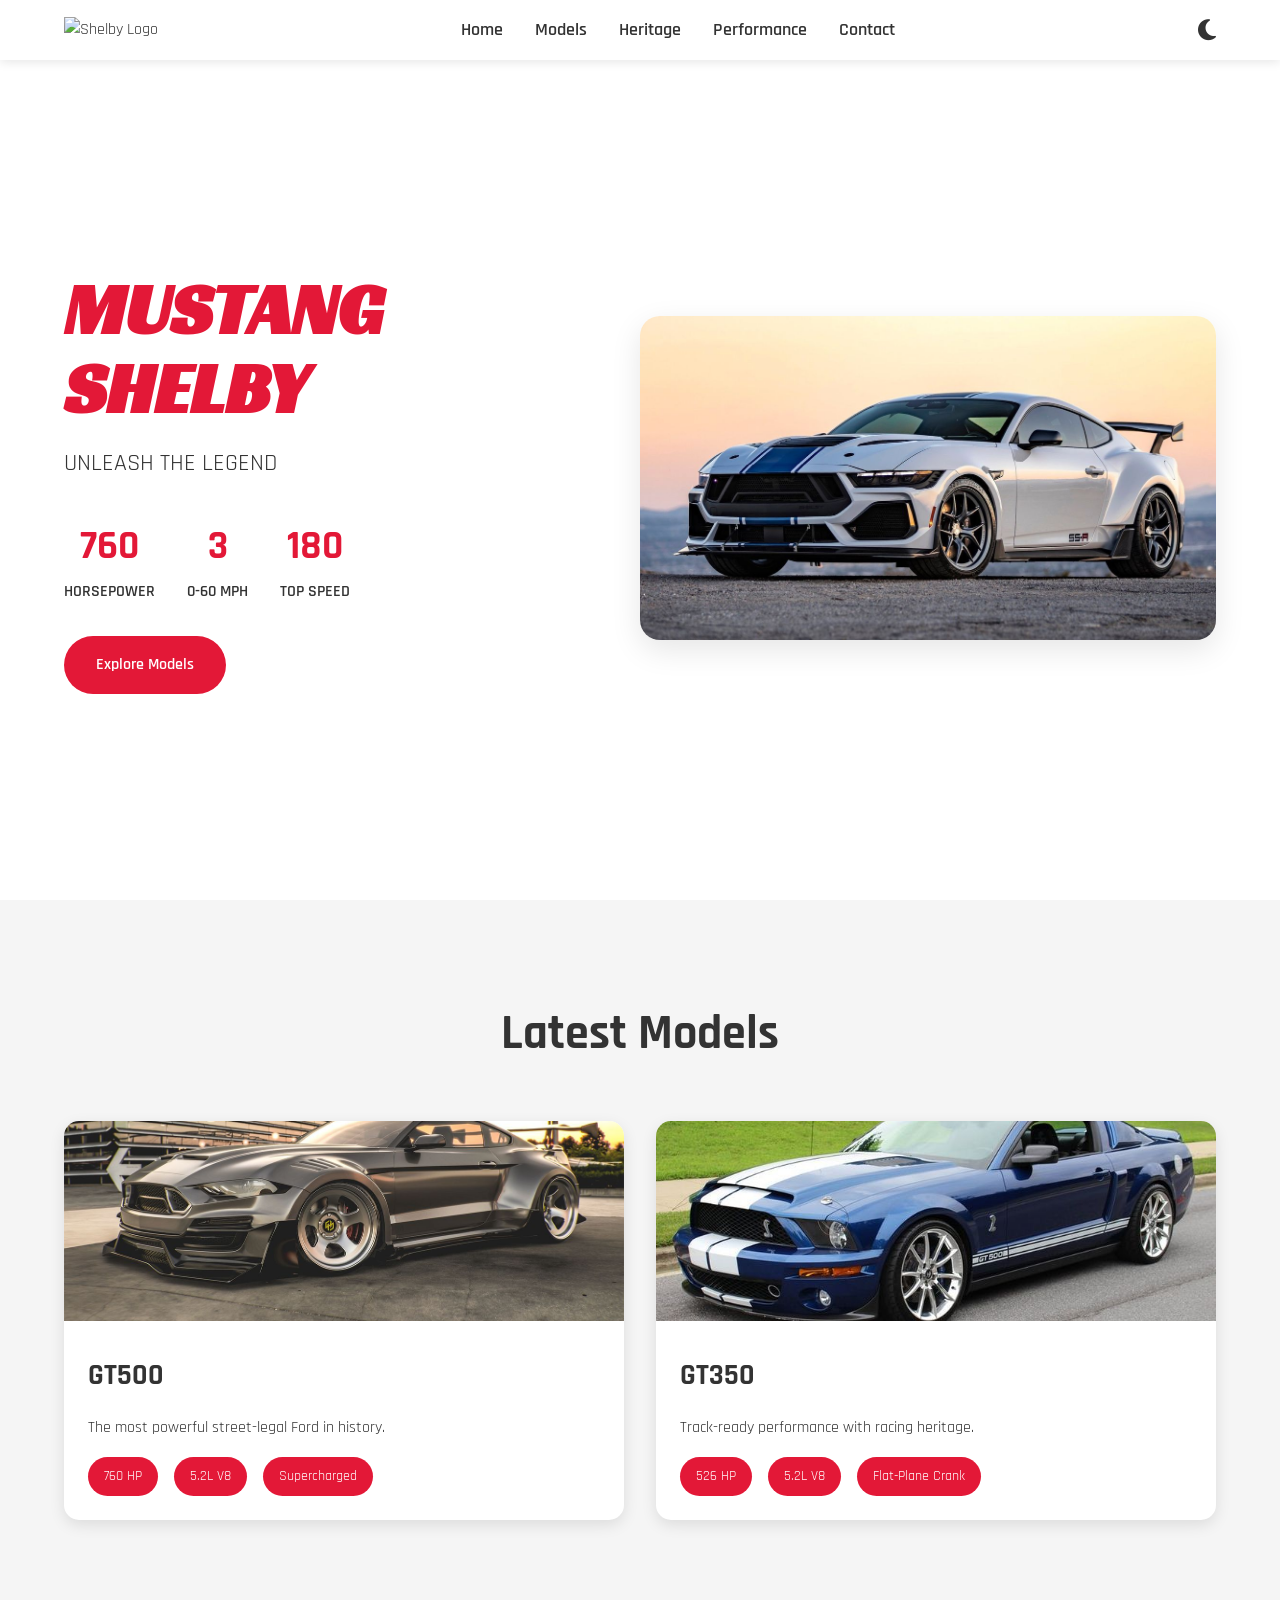
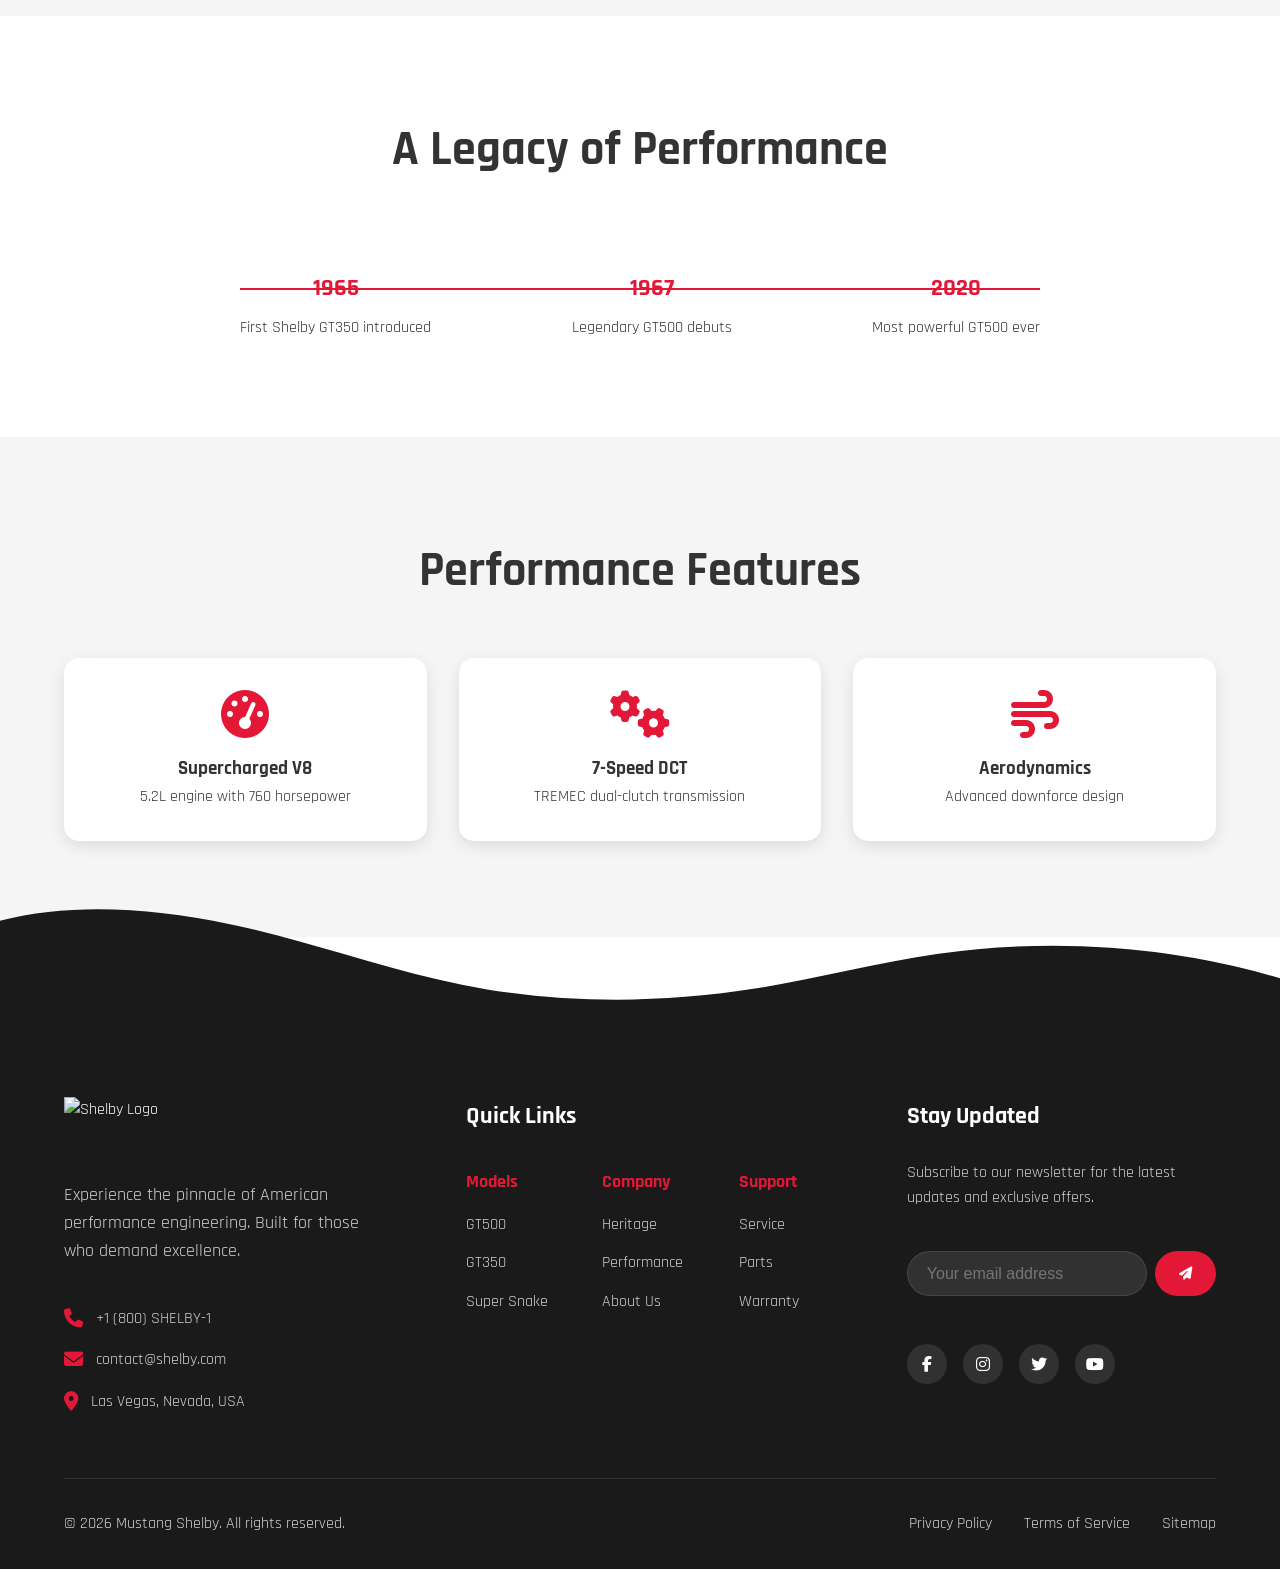
==== index.html @ 8b5fd00a "Add files via upload" ====
<!DOCTYPE html>
<html lang="en">
<head>
    <meta charset="UTF-8">
    <meta name="viewport" content="width=device-width, initial-scale=1.0">
    <title>Mustang Shelby - Legendary Performance</title>
    <link rel="stylesheet" href="https://cdnjs.cloudflare.com/ajax/libs/font-awesome/6.4.0/css/all.min.css">
    <link href="https://fonts.googleapis.com/css2?family=Rajdhani:wght@400;500;600;700&family=Racing+Sans+One&display=swap" rel="stylesheet">
    <link rel="stylesheet" href="index.css">
</head>
<body>
    <nav class="navbar">
        <div class="nav-logo">
            <img src="https://www.freepnglogos.com/uploads/shelby-png-logo/mustang-shelby-png-logo-2.png" alt="Shelby Logo">
        </div>

        <!-- Mobile hamburger -->
        <button id="navToggle" class="nav-toggle" aria-expanded="false" aria-label="Open navigation">
            <span class="bar"></span>
            <span class="bar"></span>
            <span class="bar"></span>
        </button>

        <div class="nav-links" id="navMenu">
            <a href="#home">Home</a>
            <a href="#models">Models</a>
            <a href="#heritage">Heritage</a>
            <a href="#performance">Performance</a>
            <a href="#contact">Contact</a>
        </div>

        <button id="themeToggle" class="theme-toggle" aria-pressed="false" title="Toggle dark/light">
            <i class="fas fa-sun light-icon"></i>
            <i class="fas fa-moon dark-icon"></i>
        </button>
    </nav>

    <section id="home" class="hero">
        <div class="hero-content">
            <h1 class="animated-text">MUSTANG SHELBY</h1>
            <p class="subtitle">UNLEASH THE LEGEND</p>
            <div class="hero-stats">
                <div class="stat">
                    <span class="number">760</span>
                    <span class="label">HORSEPOWER</span>
                </div>
                <div class="stat">
                    <span class="number">3.3</span>
                    <span class="label">0-60 MPH</span>
                </div>
                <div class="stat">
                    <span class="number">180+</span>
                    <span class="label">TOP SPEED</span>
                </div>
            </div>
            <a href="#models" class="cta-button">Explore Models</a>
        </div>
        <div class="hero-image">
            <img src="img/Shelby Custom Builds 1.jpg">
        </div>
    </section>

    <section id="models" class="models">
        <h2>Latest Models</h2>
        <div class="model-grid">
            <div class="model-card">
                <img src="img/Shelby Custom Builds 2.jpg" alt="GT500">
                <div class="model-info">
                    <h3>GT500</h3>
                    <p>The most powerful street-legal Ford in history.</p>
                    <ul class="specs">
                        <li>760 HP</li>
                        <li>5.2L V8</li>
                        <li>Supercharged</li>
                    </ul>
                </div>
            </div>
            <div class="model-card">
                <img src="img/Shelby GT500 3.jpg" alt="GT350">
                <div class="model-info">
                    <h3>GT350</h3>
                    <p>Track-ready performance with racing heritage.</p>
                    <ul class="specs">
                        <li>526 HP</li>
                        <li>5.2L V8</li>
                        <li>Flat-Plane Crank</li>
                    </ul>
                </div>
            </div>
        </div>
    </section>

    <section id="heritage" class="heritage">
        <div class="heritage-content">
            <h2>A Legacy of Performance</h2>
            <div class="timeline">
                <div class="timeline-item">
                    <span class="year">1965</span>
                    <p>First Shelby GT350 introduced</p>
                </div>
                <div class="timeline-item">
                    <span class="year">1967</span>
                    <p>Legendary GT500 debuts</p>
                </div>
                <div class="timeline-item">
                    <span class="year">2020</span>
                    <p>Most powerful GT500 ever</p>
                </div>
            </div>
        </div>
    </section>

    <section id="performance" class="performance">
        <h2>Performance Features</h2>
        <div class="features-grid">
            <div class="feature">
                <i class="fas fa-tachometer-alt"></i>
                <h3>Supercharged V8</h3>
                <p>5.2L engine with 760 horsepower</p>
            </div>
            <div class="feature">
                <i class="fas fa-cogs"></i>
                <h3>7-Speed DCT</h3>
                <p>TREMEC dual-clutch transmission</p>
            </div>
            <div class="feature">
                <i class="fas fa-wind"></i>
                <h3>Aerodynamics</h3>
                <p>Advanced downforce design</p>
            </div>
        </div>
    </section>

    <footer id="contact" class="site-footer">
        <div class="footer-waves">
            <svg data-name="Layer 1" xmlns="http://www.w3.org/2000/svg" viewBox="0 0 1200 120" preserveAspectRatio="none">
                <path d="M321.39,56.44c58-10.79,114.16-30.13,172-41.86,82.39-16.72,168.19-17.73,250.45-.39C823.78,31,906.67,72,985.66,92.83c70.05,18.48,146.53,26.09,214.34,3V0H0V27.35A600.21,600.21,0,0,0,321.39,56.44Z"></path>
            </svg>
        </div>
        <div class="footer-content">
            <div class="footer-section brand-section">
                <img src="https://www.freepnglogos.com/uploads/shelby-png-logo/mustang-shelby-png-logo-2.png" alt="Shelby Logo" class="footer-logo">
                <p class="brand-description">Experience the pinnacle of American performance engineering. Built for those who demand excellence.</p>
                <div class="contact-info">
                    <div class="contact-item">
                        <i class="fas fa-phone"></i>
                        <span>+1 (800) SHELBY-1</span>
                    </div>
                    <div class="contact-item">
                        <i class="fas fa-envelope"></i>
                        <span>contact@shelby.com</span>
                    </div>
                    <div class="contact-item">
                        <i class="fas fa-map-marker-alt"></i>
                        <span>Las Vegas, Nevada, USA</span>
                    </div>
                </div>
            </div>
            
            <div class="footer-section quick-links">
                <h4>Quick Links</h4>
                <div class="links-grid">
                    <div class="links-column">
                        <h5>Models</h5>
                        <a href="#models">GT500</a>
                        <a href="#models">GT350</a>
                        <a href="#models">Super Snake</a>
                    </div>
                    <div class="links-column">
                        <h5>Company</h5>
                        <a href="#heritage">Heritage</a>
                        <a href="#performance">Performance</a>
                        <a href="#about">About Us</a>
                    </div>
                    <div class="links-column">
                        <h5>Support</h5>
                        <a href="#service">Service</a>
                        <a href="#parts">Parts</a>
                        <a href="#warranty">Warranty</a>
                    </div>
                </div>
            </div>

            <div class="footer-section newsletter">
                <h4>Stay Updated</h4>
                <p>Subscribe to our newsletter for the latest updates and exclusive offers.</p>
                <form class="newsletter-form">
                    <div class="input-group">
                        <input type="email" placeholder="Your email address" required>
                        <button type="submit">
                            <i class="fas fa-paper-plane"></i>
                        </button>
                    </div>
                </form>
                <div class="social-icons">
                    <a href="#" class="social-icon" title="Facebook">
                        <i class="fab fa-facebook-f"></i>
                    </a>
                    <a href="#" class="social-icon" title="Instagram">
                        <i class="fab fa-instagram"></i>
                    </a>
                    <a href="#" class="social-icon" title="Twitter">
                        <i class="fab fa-twitter"></i>
                    </a>
                    <a href="#" class="social-icon" title="YouTube">
                        <i class="fab fa-youtube"></i>
                    </a>
                </div>
            </div>
        </div>
        
        <div class="footer-bottom">
            <div class="footer-bottom-content">
                <p class="copyright">&copy; <span id="year">2025</span> Mustang Shelby. All rights reserved.</p>
                <div class="footer-bottom-links">
                    <a href="#privacy">Privacy Policy</a>
                    <a href="#terms">Terms of Service</a>
                    <a href="#sitemap">Sitemap</a>
                </div>
            </div>
        </div>
    </footer>

    <script src="index.js"></script>
</body>
</html>
---- index.css ----
:root {
    /* Light Theme Colors */
    --primary: #e31837;
    --secondary: #1a1a1a;
    --text: #333333;
    --background: #ffffff;
    --surface: #f5f5f5;
    --accent: #ffd700;
    --navbar: rgba(255, 255, 255, 0.95);
    --shadow: rgba(0, 0, 0, 0.1);
    
    /* Dark Theme Colors */
    --dark-primary: #ff1f1f;
    --dark-secondary: #ffffff;
    --dark-text: #ffffff;
    --dark-background: #121212;
    --dark-surface: #1e1e1e;
    --dark-accent: #ffd700;
    --dark-navbar: rgba(18, 18, 18, 0.95);
    --dark-shadow: rgba(255, 255, 255, 0.1);
}

* {
    margin: 0;
    padding: 0;
    box-sizing: border-box;
    scroll-behavior: smooth;
}

body {
    font-family: 'Rajdhani', sans-serif;
    background-color: var(--background);
    color: var(--text);
    line-height: 1.6;
    transition: background-color 0.3s, color 0.3s;
}

.dark-theme {
    --primary: var(--dark-primary);
    --secondary: var(--dark-secondary);
    --text: var(--dark-text);
    --background: var(--dark-background);
    --surface: var(--dark-surface);
    --navbar: var(--dark-navbar);
    --shadow: var(--dark-shadow);
}

/* Navbar Styles */
.navbar {
    position: fixed;
    top: 0;
    left: 0;
    right: 0;
    display: flex;
    justify-content: space-between;
    align-items: center;
    padding: 1rem 5%;
    background: var(--navbar);
    backdrop-filter: blur(10px);
    z-index: 1000;
    box-shadow: 0 2px 10px var(--shadow);
}

.nav-logo img {
    height: 40px;
}

/* Desktop nav links */
.nav-links {
    display: flex;
    gap: 2rem;
    align-items: center;
}

/* Mobile hamburger button (hidden on desktop) */
.nav-toggle {
    display: none;
    background: none;
    border: none;
    width: 42px;
    height: 42px;
    align-items: center;
    justify-content: center;
    cursor: pointer;
    margin-left: 1rem;
}

.nav-toggle .bar {
    display: block;
    width: 22px;
    height: 2px;
    background: var(--text);
    margin: 4px 0;
    transition: transform 0.3s, opacity 0.3s;
}

/* Mobile menu open state */
.nav-links.open {
    display: flex;
    position: fixed;
    top: 68px;
    right: 12px;
    flex-direction: column;
    gap: 12px;
    background: rgba(0,0,0,0.85);
    padding: 1rem 1.25rem;
    border-radius: 10px;
    z-index: 1200;
    box-shadow: 0 8px 24px rgba(0,0,0,0.4);
}

.nav-links.open a {
    color: #fff;
    padding: 8px 12px;
}

.nav-links a {
    color: var(--text);
    text-decoration: none;
    font-weight: 600;
    font-size: 1.1rem;
    transition: color 0.3s;
}

.nav-links a:hover {
    color: var(--primary);
}

/* Theme Toggle */
.theme-toggle {
    background: none;
    border: none;
    color: var(--text);
    font-size: 1.5rem;
    cursor: pointer;
    transition: transform 0.3s;
}

.theme-toggle:hover {
    transform: rotate(180deg);
}

/* Hero Section */
.hero {
    min-height: 100vh;
    display: flex;
    align-items: center;
    padding: 6rem 5% 2rem;
    position: relative;
    overflow: hidden;
}

.hero-content {
    flex: 1;
    z-index: 1;
}

.animated-text {
    font-family: 'Racing Sans One', cursive;
    font-size: 4.5rem;
    color: var(--primary);
    margin-bottom: 1rem;
    line-height: 1.1;
    animation: slideIn 1s ease-out;
}

.subtitle {
    font-size: 1.5rem;
    margin-bottom: 2rem;
    color: var(--text);
    animation: fadeIn 1s ease-out 0.5s both;
}

.hero-stats {
    display: flex;
    gap: 2rem;
    margin-bottom: 2rem;
    animation: fadeIn 1s ease-out 1s both;
}

.stat {
    text-align: center;
}

.number {
    font-size: 2.5rem;
    font-weight: 700;
    color: var(--primary);
    display: block;
}

.label {
    font-size: 1rem;
    color: var(--text);
    font-weight: 600;
}

.hero-image {
    flex: 1;
    position: relative;
    animation: slideInRight 1s ease-out;
}

.hero-image img {
    width: 100%;
    max-width: 800px;
    object-fit: cover;
    border-radius: 20px;
    box-shadow: 0 10px 30px var(--shadow);
}

/* Models Section */
.models {
    padding: 6rem 5%;
    background: var(--surface);
}

.models h2 {
    text-align: center;
    font-size: 3rem;
    margin-bottom: 3rem;
    color: var(--text);
}

.model-grid {
    display: grid;
    grid-template-columns: repeat(auto-fit, minmax(300px, 1fr));
    gap: 2rem;
}

.model-card {
    background: var(--background);
    border-radius: 15px;
    overflow: hidden;
    box-shadow: 0 5px 15px var(--shadow);
    transition: transform 0.3s;
}

.model-card:hover {
    transform: translateY(-10px);
}

.model-card img {
    width: 100%;
    height: 200px;
    object-fit: cover;
}

.model-info {
    padding: 1.5rem;
}

.model-info h3 {
    font-size: 1.8rem;
    margin-bottom: 1rem;
    color: var(--text);
}

.specs {
    list-style: none;
    display: flex;
    gap: 1rem;
    margin-top: 1rem;
}

.specs li {
    background: var(--primary);
    color: white;
    padding: 0.5rem 1rem;
    border-radius: 20px;
    font-size: 0.9rem;
}

/* Heritage Section */
.heritage {
    padding: 6rem 5%;
    background: var(--background);
}

.heritage h2 {
    text-align: center;
    font-size: 3rem;
    margin-bottom: 3rem;
    color: var(--text);
}

.timeline {
    display: flex;
    justify-content: space-between;
    position: relative;
    max-width: 800px;
    margin: 0 auto;
}

.timeline::before {
    content: '';
    position: absolute;
    top: 50%;
    left: 0;
    right: 0;
    height: 2px;
    background: var(--primary);
    transform: translateY(-50%);
}

.timeline-item {
    text-align: center;
    position: relative;
    padding-top: 2rem;
}

.year {
    font-size: 1.5rem;
    font-weight: 700;
    color: var(--primary);
    display: block;
    margin-bottom: 0.5rem;
}

/* Performance Section */
.performance {
    padding: 6rem 5%;
    background: var(--surface);
}

.performance h2 {
    text-align: center;
    font-size: 3rem;
    margin-bottom: 3rem;
    color: var(--text);
}

.features-grid {
    display: grid;
    grid-template-columns: repeat(auto-fit, minmax(250px, 1fr));
    gap: 2rem;
}

.feature {
    text-align: center;
    padding: 2rem;
    background: var(--background);
    border-radius: 15px;
    box-shadow: 0 5px 15px var(--shadow);
    transition: transform 0.3s;
}

.feature:hover {
    transform: translateY(-5px);
}

.feature i {
    font-size: 3rem;
    color: var(--primary);
    margin-bottom: 1rem;
}

/* Footer */
.site-footer {
    background: var(--secondary);
    color: white;
    position: relative;
    padding: 6rem 5% 2rem;
    margin-top: 4rem;
}

.footer-waves {
    position: absolute;
    top: -100px;
    left: 0;
    width: 100%;
    overflow: hidden;
    line-height: 0;
    transform: rotate(180deg);
}

.footer-waves svg {
    position: relative;
    display: block;
    width: calc(100% + 1.3px);
    height: 100px;
    fill: var(--secondary);
}

.footer-content {
    display: grid;
    grid-template-columns: 1.5fr 2fr 1.5fr;
    gap: 4rem;
    position: relative;
    z-index: 1;
}

/* Brand Section */
.brand-section {
    display: flex;
    flex-direction: column;
    gap: 1.5rem;
}

.footer-logo {
    height: 60px;
    object-fit: contain;
}

.brand-description {
    font-size: 1.1rem;
    line-height: 1.6;
    color: rgba(255, 255, 255, 0.8);
}

.contact-info {
    display: flex;
    flex-direction: column;
    gap: 1rem;
    margin-top: 1rem;
}

.contact-item {
    display: flex;
    align-items: center;
    gap: 0.8rem;
    color: rgba(255, 255, 255, 0.8);
}

.contact-item i {
    color: var(--primary);
    font-size: 1.2rem;
}

/* Quick Links Section */
.quick-links {
    padding-left: 2rem;
}

.quick-links h4 {
    font-size: 1.5rem;
    margin-bottom: 2rem;
    color: white;
}

.links-grid {
    display: grid;
    grid-template-columns: repeat(3, 1fr);
    gap: 2rem;
}

.links-column h5 {
    color: var(--primary);
    margin-bottom: 1rem;
    font-size: 1.1rem;
}

.links-column a {
    display: block;
    color: rgba(255, 255, 255, 0.8);
    text-decoration: none;
    margin-bottom: 0.8rem;
    transition: all 0.3s ease;
}

.links-column a:hover {
    color: var(--primary);
    transform: translateX(5px);
}

/* Newsletter Section */
.newsletter {
    display: flex;
    flex-direction: column;
    gap: 1.5rem;
}

.newsletter h4 {
    font-size: 1.5rem;
    color: white;
}

.newsletter p {
    color: rgba(255, 255, 255, 0.8);
    line-height: 1.6;
}

.newsletter-form .input-group {
    display: flex;
    gap: 0.5rem;
    margin-top: 1rem;
}

.newsletter-form input {
    flex: 1;
    padding: 0.8rem 1.2rem;
    border: 1px solid rgba(255, 255, 255, 0.1);
    border-radius: 30px;
    background: rgba(255, 255, 255, 0.1);
    color: white;
    font-size: 1rem;
}

.newsletter-form input:focus {
    outline: none;
    border-color: var(--primary);
}

.newsletter-form button {
    background: var(--primary);
    color: white;
    border: none;
    padding: 0.8rem 1.5rem;
    border-radius: 30px;
    cursor: pointer;
    transition: all 0.3s ease;
}

.newsletter-form button:hover {
    background: var(--accent);
    transform: translateY(-2px);
}

/* Social Icons */
.social-icons {
    display: flex;
    gap: 1rem;
    margin-top: 1.5rem;
}

.social-icon {
    display: flex;
    align-items: center;
    justify-content: center;
    width: 40px;
    height: 40px;
    border-radius: 50%;
    background: rgba(255, 255, 255, 0.1);
    color: white;
    text-decoration: none;
    transition: all 0.3s ease;
}

.social-icon:hover {
    background: var(--primary);
    transform: translateY(-3px);
}

/* Footer Bottom */
.footer-bottom {
    margin-top: 4rem;
    padding-top: 2rem;
    border-top: 1px solid rgba(255, 255, 255, 0.1);
}

.footer-bottom-content {
    display: flex;
    justify-content: space-between;
    align-items: center;
    flex-wrap: wrap;
    gap: 1rem;
}

.copyright {
    color: rgba(255, 255, 255, 0.8);
}

.footer-bottom-links {
    display: flex;
    gap: 2rem;
}

.footer-bottom-links a {
    color: rgba(255, 255, 255, 0.8);
    text-decoration: none;
    transition: color 0.3s ease;
}

.footer-bottom-links a:hover {
    color: var(--primary);
}

/* Responsive Footer */
@media (max-width: 1200px) {
    .footer-content {
        grid-template-columns: 1fr 1fr;
    }
    
    .quick-links {
        padding-left: 0;
    }
}

@media (max-width: 768px) {
    .footer-content {
        grid-template-columns: 1fr;
        gap: 3rem;
    }
    
    .links-grid {
        grid-template-columns: repeat(2, 1fr);
    }
    
    .footer-bottom-content {
        flex-direction: column;
        text-align: center;
    }
    
    .footer-bottom-links {
        justify-content: center;
    }
}

/* Animations */
@keyframes slideIn {
    from {
        transform: translateX(-100px);
        opacity: 0;
    }
    to {
        transform: translateX(0);
        opacity: 1;
    }
}

@keyframes slideInRight {
    from {
        transform: translateX(100px);
        opacity: 0;
    }
    to {
        transform: translateX(0);
        opacity: 1;
    }
}

@keyframes fadeIn {
    from {
        opacity: 0;
    }
    to {
        opacity: 1;
    }
}

/* Responsive Design */
@media (max-width: 768px) {
    .navbar {
        padding: 1rem;
    }
    
    /* show hamburger on mobile */
    .nav-toggle {
        display: flex;
        align-items: center;
        justify-content: center;
    }
    
    /* hide desktop links until opened */
    .nav-links {
        display: none;
    }
    
    .hero {
        flex-direction: column;
        text-align: center;
        padding-top: 5rem;
    }
    
    .hero-stats {
        justify-content: center;
    }
    
    .animated-text {
        font-size: 3rem;
    }
    
    .timeline {
        flex-direction: column;
        gap: 2rem;
    }
    
    .timeline::before {
        display: none;
    }

    /* Make images and cards adapt nicely */
    .hero-image img, .model-card img {
        height: auto;
        max-height: 320px;
    }

    .nav-links.open {
        right: 10px;
        left: auto;
        top: 64px;
    }
}

/* CTA Button */
.cta-button {
    display: inline-block;
    background: var(--primary);
    color: white;
    padding: 1rem 2rem;
    border-radius: 30px;
    text-decoration: none;
    font-weight: 600;
    transition: transform 0.3s, background 0.3s;
    animation: fadeIn 1s ease-out 1.5s both;
}

.cta-button:hover {
    transform: scale(1.05);
    background: var(--accent);
}
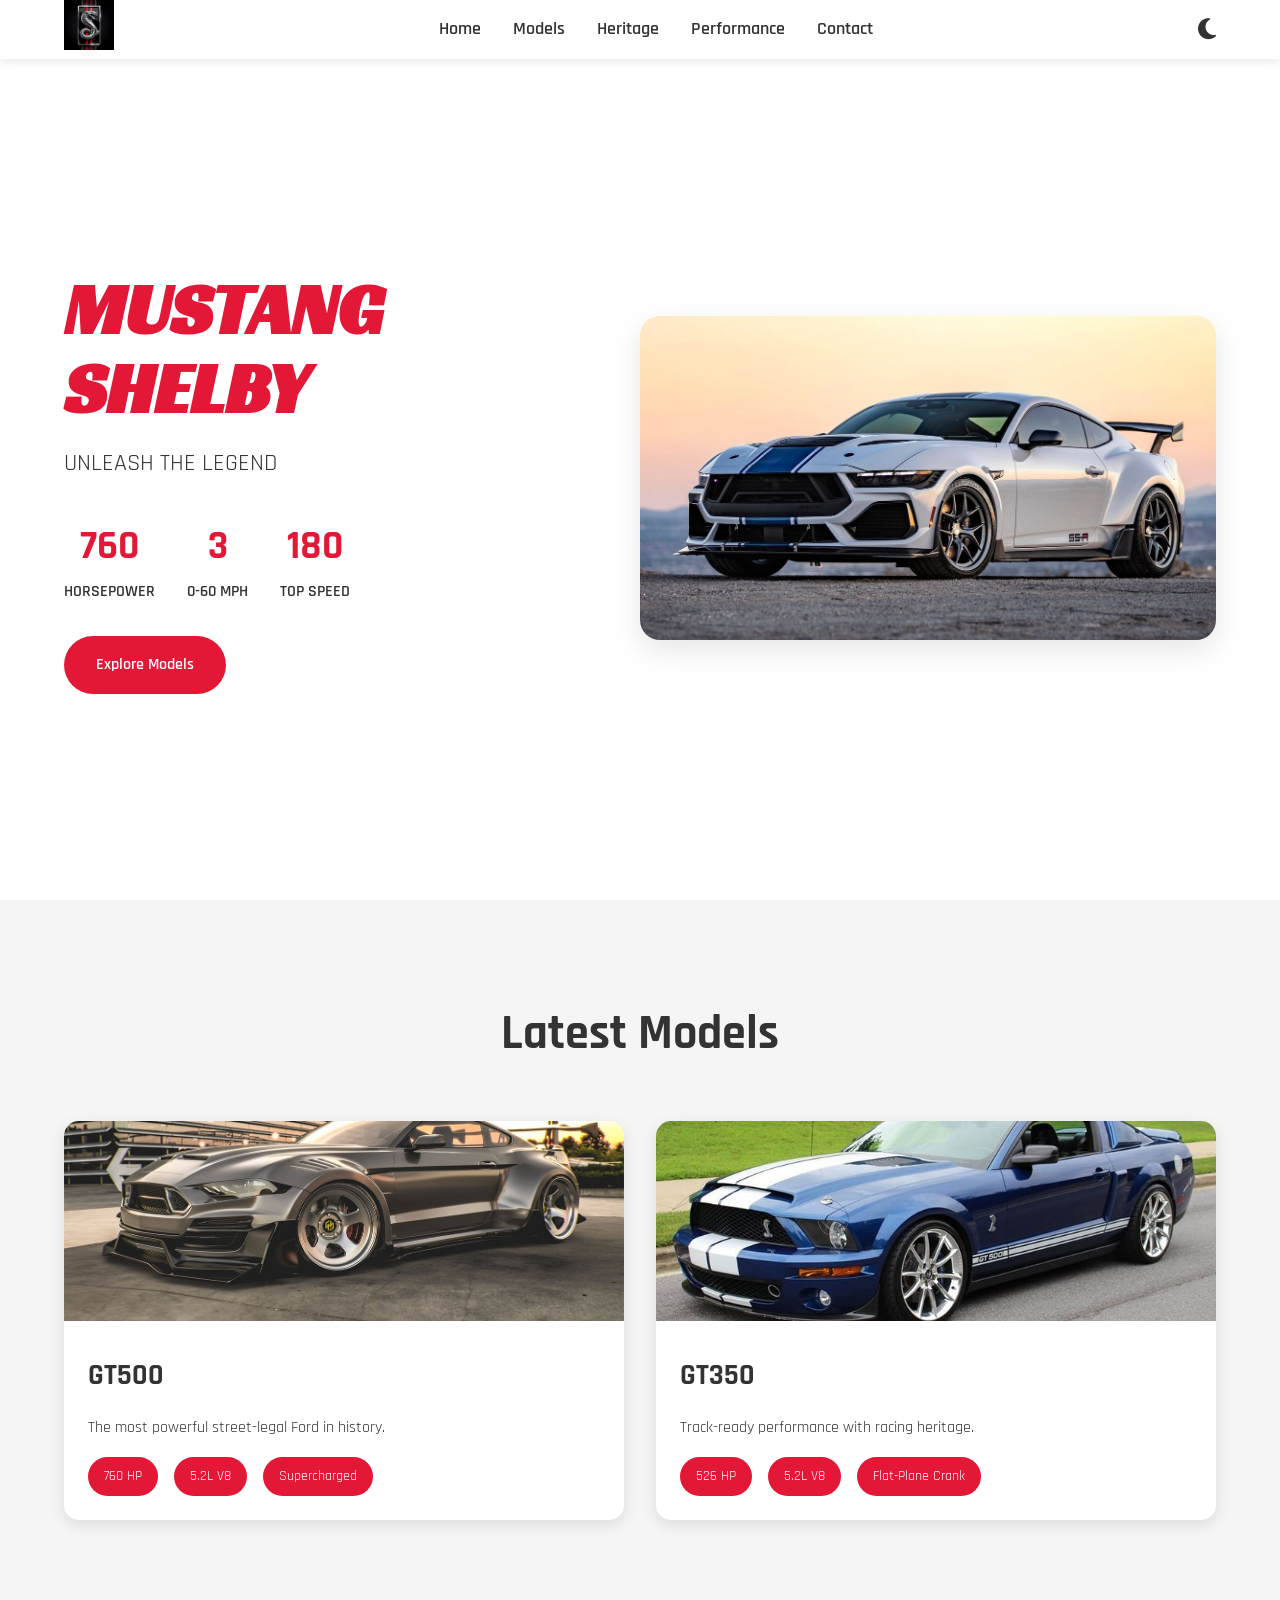
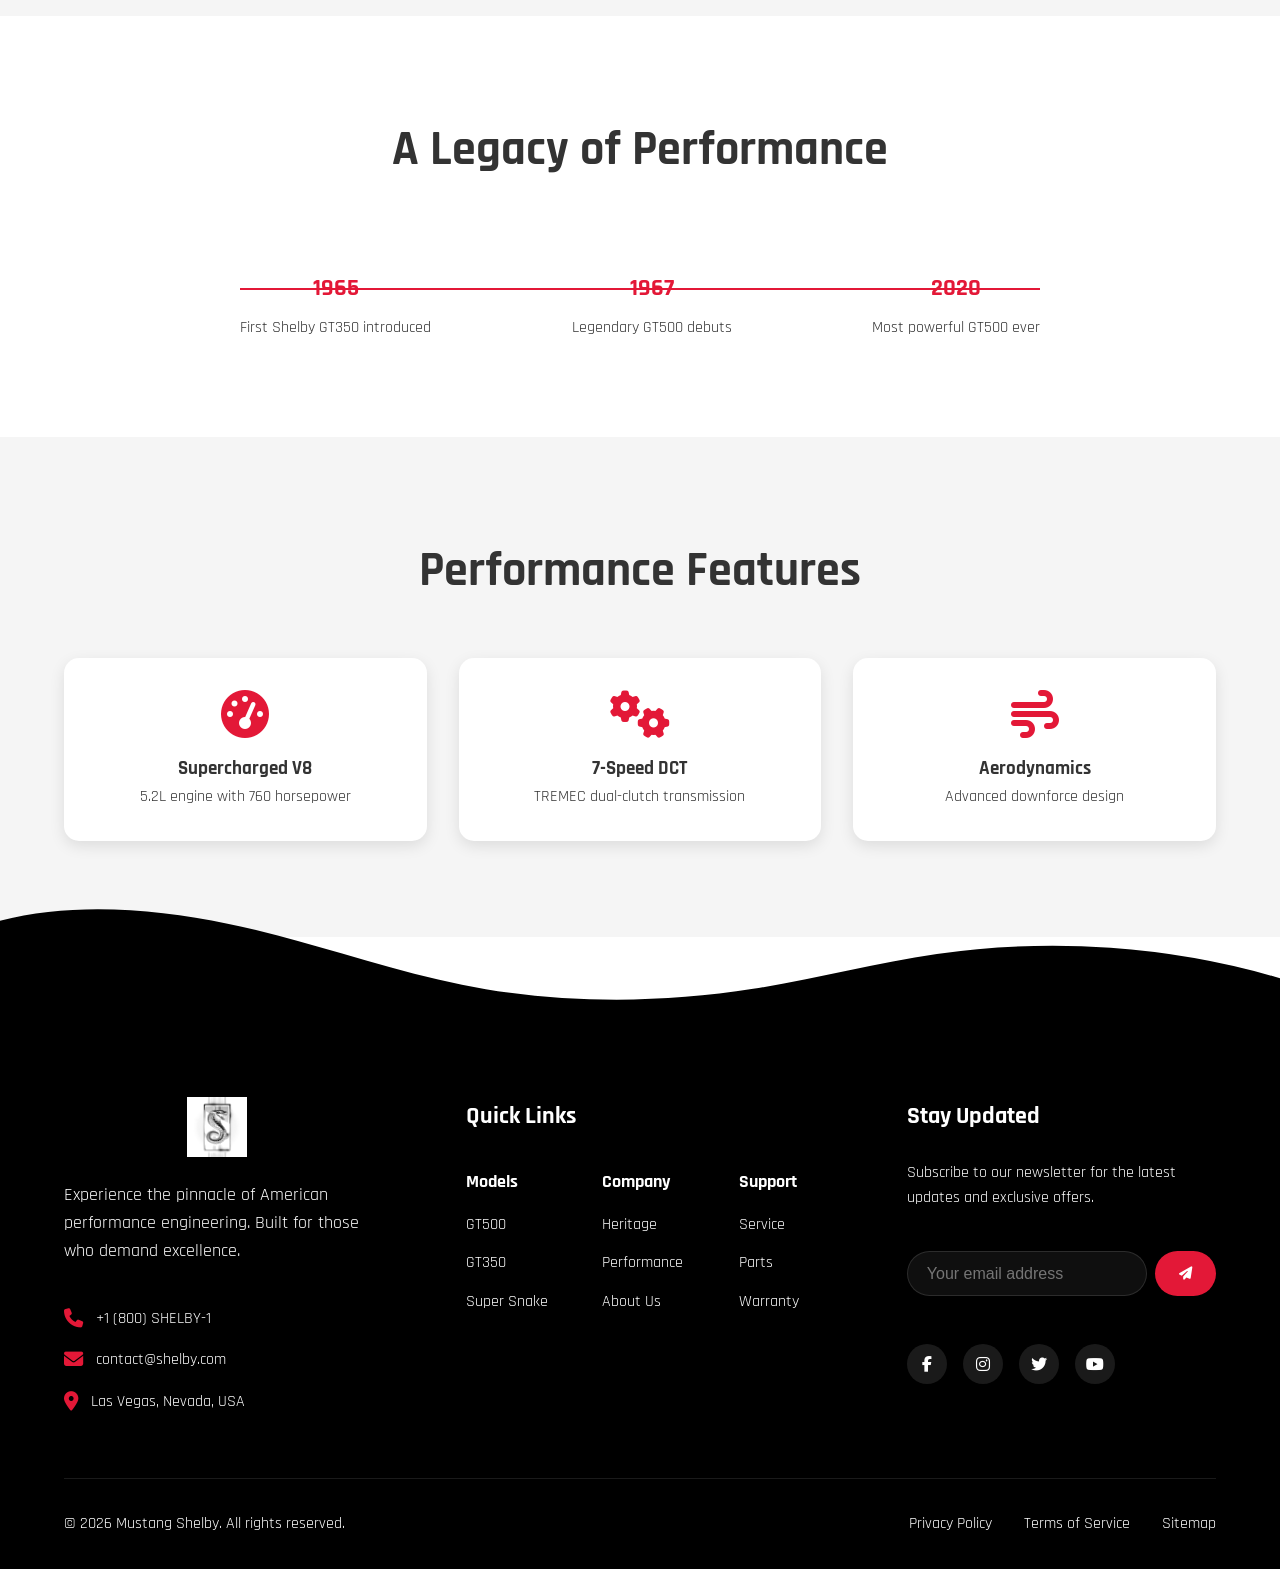
==== commit 498e83da: "Add files via upload" ====
--- a/index.html
+++ b/index.html
@@ -11,7 +11,7 @@
 <body>
     <nav class="navbar">
         <div class="nav-logo">
-            <img src="https://www.freepnglogos.com/uploads/shelby-png-logo/mustang-shelby-png-logo-2.png" alt="Shelby Logo">
+            <img src="logo/shalby logo 2.jpg" alt="Shelby Logo">
         </div>
 
         <!-- Mobile hamburger -->
@@ -139,7 +139,7 @@
         </div>
         <div class="footer-content">
             <div class="footer-section brand-section">
-                <img src="https://www.freepnglogos.com/uploads/shelby-png-logo/mustang-shelby-png-logo-2.png" alt="Shelby Logo" class="footer-logo">
+                <img src="logo/shalby logo 2.jpg" alt="Shelby Logo" class="footer-logo">
                 <p class="brand-description">Experience the pinnacle of American performance engineering. Built for those who demand excellence.</p>
                 <div class="contact-info">
                     <div class="contact-item">
--- a/index.css
+++ b/index.css
@@ -54,7 +54,7 @@
     display: flex;
     justify-content: space-between;
     align-items: center;
-    padding: 1rem 5%;
+    padding: 0.01rem 5%;
     background: var(--navbar);
     backdrop-filter: blur(10px);
     z-index: 1000;
@@ -62,7 +62,7 @@
 }
 
 .nav-logo img {
-    height: 40px;
+    height: 50px;
 }
 
 /* Desktop nav links */
@@ -357,11 +357,18 @@
 
 /* Footer */
 .site-footer {
-    background: var(--secondary);
-    color: white;
+    /* Default (light site theme): footer should be dark with white text */
+    background: #000000;
+    color: #ffffff;
     position: relative;
     padding: 6rem 5% 2rem;
     margin-top: 4rem;
+}
+
+/* When the site is in dark mode, invert the footer to be light with dark text */
+.dark-theme .site-footer {
+    background: #f7f7f7;
+    color: #0b0b0b;
 }
 
 .footer-waves {
@@ -379,7 +386,20 @@
     display: block;
     width: calc(100% + 1.3px);
     height: 100px;
-    fill: var(--secondary);
+    fill: #000000; /* default wave matches dark footer */
+}
+
+/* Wave color when dark-theme is active (light footer) */
+.dark-theme .footer-waves svg {
+    fill: #f7f7f7;
+}
+
+/* Footer logo color handling: invert image on dark footer to appear white, remove invert in light footer */
+.site-footer .footer-logo {
+    filter: invert(1) grayscale(1) contrast(1.05);
+}
+.dark-theme .site-footer .footer-logo {
+    filter: none;
 }
 
 .footer-content {
@@ -390,6 +410,61 @@
     z-index: 1;
 }
 
+/* Make most footer text inherit the footer color so it flips with themes */
+.site-footer a,
+.site-footer .brand-description,
+.site-footer .contact-item,
+.site-footer .links-column a,
+.site-footer .newsletter p,
+.site-footer .newsletter h4,
+.site-footer .footer-bottom-links a,
+.site-footer .copyright {
+    color: inherit;
+}
+
+/* Footer input/button defaults for dark footer (light text) */
+.site-footer .newsletter-form input {
+    background: rgba(255,255,255,0.06);
+    color: #ffffff;
+    border: 1px solid rgba(255,255,255,0.12);
+}
+.site-footer .newsletter-form button {
+    background: var(--primary);
+    color: #ffffff;
+}
+
+/* When site uses dark-theme (light footer), make footer elements dark */
+.dark-theme .site-footer a,
+.dark-theme .site-footer .brand-description,
+.dark-theme .site-footer .contact-item,
+.dark-theme .site-footer .links-column a,
+.dark-theme .site-footer .newsletter p,
+.dark-theme .site-footer .newsletter h4,
+.dark-theme .site-footer .footer-bottom-links a,
+.dark-theme .site-footer .copyright {
+    color: #0b0b0b;
+}
+
+.dark-theme .site-footer .newsletter-form input {
+    background: rgba(0,0,0,0.04);
+    color: #0b0b0b;
+    border: 1px solid rgba(0,0,0,0.08);
+}
+.dark-theme .site-footer .newsletter-form button {
+    background: var(--primary);
+    color: #0b0b0b;
+}
+
+/* Social icon backgrounds adapt to footer color */
+.site-footer .social-icon {
+    background: rgba(255,255,255,0.1);
+    color: #ffffff;
+}
+.dark-theme .site-footer .social-icon {
+    background: rgba(0,0,0,0.06);
+    color: #0b0b0b;
+}
+
 /* Brand Section */
 .brand-section {
     display: flex;
@@ -445,14 +520,17 @@
 }
 
 .links-column h5 {
-    color: var(--primary);
+    /* Follow footer's text color (inherits) so headings flip with theme */
+    color: inherit;
     margin-bottom: 1rem;
     font-size: 1.1rem;
 }
 
 .links-column a {
     display: block;
+    /* color: rgba(0, 0, 0, 0.8); */
     color: rgba(255, 255, 255, 0.8);
+    /* text-shadow: 0px 0px 5px white; */
     text-decoration: none;
     margin-bottom: 0.8rem;
     transition: all 0.3s ease;
@@ -472,11 +550,14 @@
 
 .newsletter h4 {
     font-size: 1.5rem;
-    color: white;
+    /* Headings inherit footer color so they flip with theme */
+    color: inherit;
+    text-shadow: none;
 }
 
 .newsletter p {
-    color: rgba(255, 255, 255, 0.8);
+    /* Paragraphs inherit footer color */
+    color: inherit;
     line-height: 1.6;
 }
 
@@ -489,10 +570,11 @@
 .newsletter-form input {
     flex: 1;
     padding: 0.8rem 1.2rem;
-    border: 1px solid rgba(255, 255, 255, 0.1);
     border-radius: 30px;
-    background: rgba(255, 255, 255, 0.1);
-    color: white;
+    /* use subtle background that adapts via earlier rules */
+    background: rgba(255,255,255,0.06);
+    border: 1px solid rgba(255,255,255,0.12);
+    color: inherit;
     font-size: 1rem;
 }
 
@@ -503,7 +585,7 @@
 
 .newsletter-form button {
     background: var(--primary);
-    color: white;
+    color: inherit;
     border: none;
     padding: 0.8rem 1.5rem;
     border-radius: 30px;
@@ -531,7 +613,8 @@
     height: 40px;
     border-radius: 50%;
     background: rgba(255, 255, 255, 0.1);
-    color: white;
+    /* color adapts to footer color */
+    color: inherit;
     text-decoration: none;
     transition: all 0.3s ease;
 }
@@ -548,6 +631,10 @@
     border-top: 1px solid rgba(255, 255, 255, 0.1);
 }
 
+.dark-theme .site-footer .footer-bottom {
+    border-top: 1px solid rgba(0,0,0,0.08);
+}
+
 .footer-bottom-content {
     display: flex;
     justify-content: space-between;
@@ -557,7 +644,7 @@
 }
 
 .copyright {
-    color: rgba(255, 255, 255, 0.8);
+    color: rgba(0, 0, 0, 0.8);
 }
 
 .footer-bottom-links {
@@ -566,7 +653,7 @@
 }
 
 .footer-bottom-links a {
-    color: rgba(255, 255, 255, 0.8);
+    color: rgba(3, 3, 3, 0.8);
     text-decoration: none;
     transition: color 0.3s ease;
 }
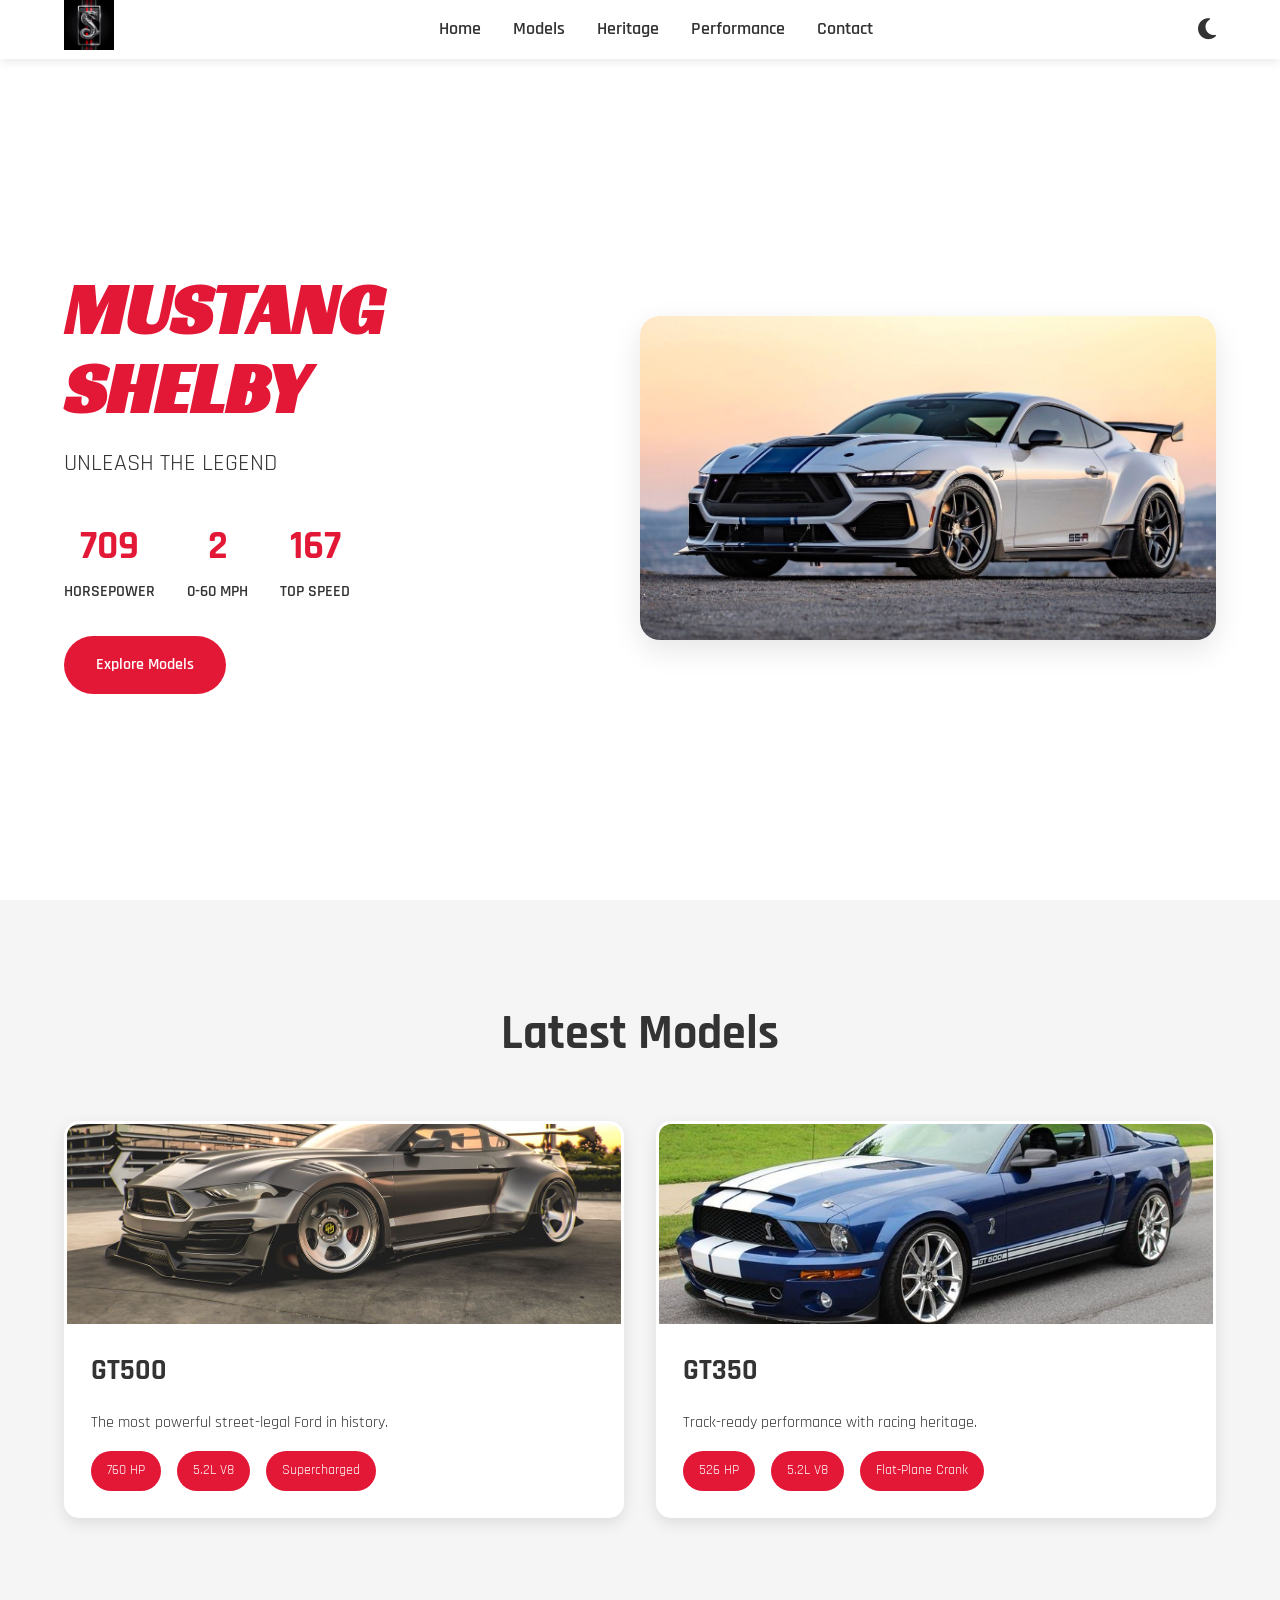
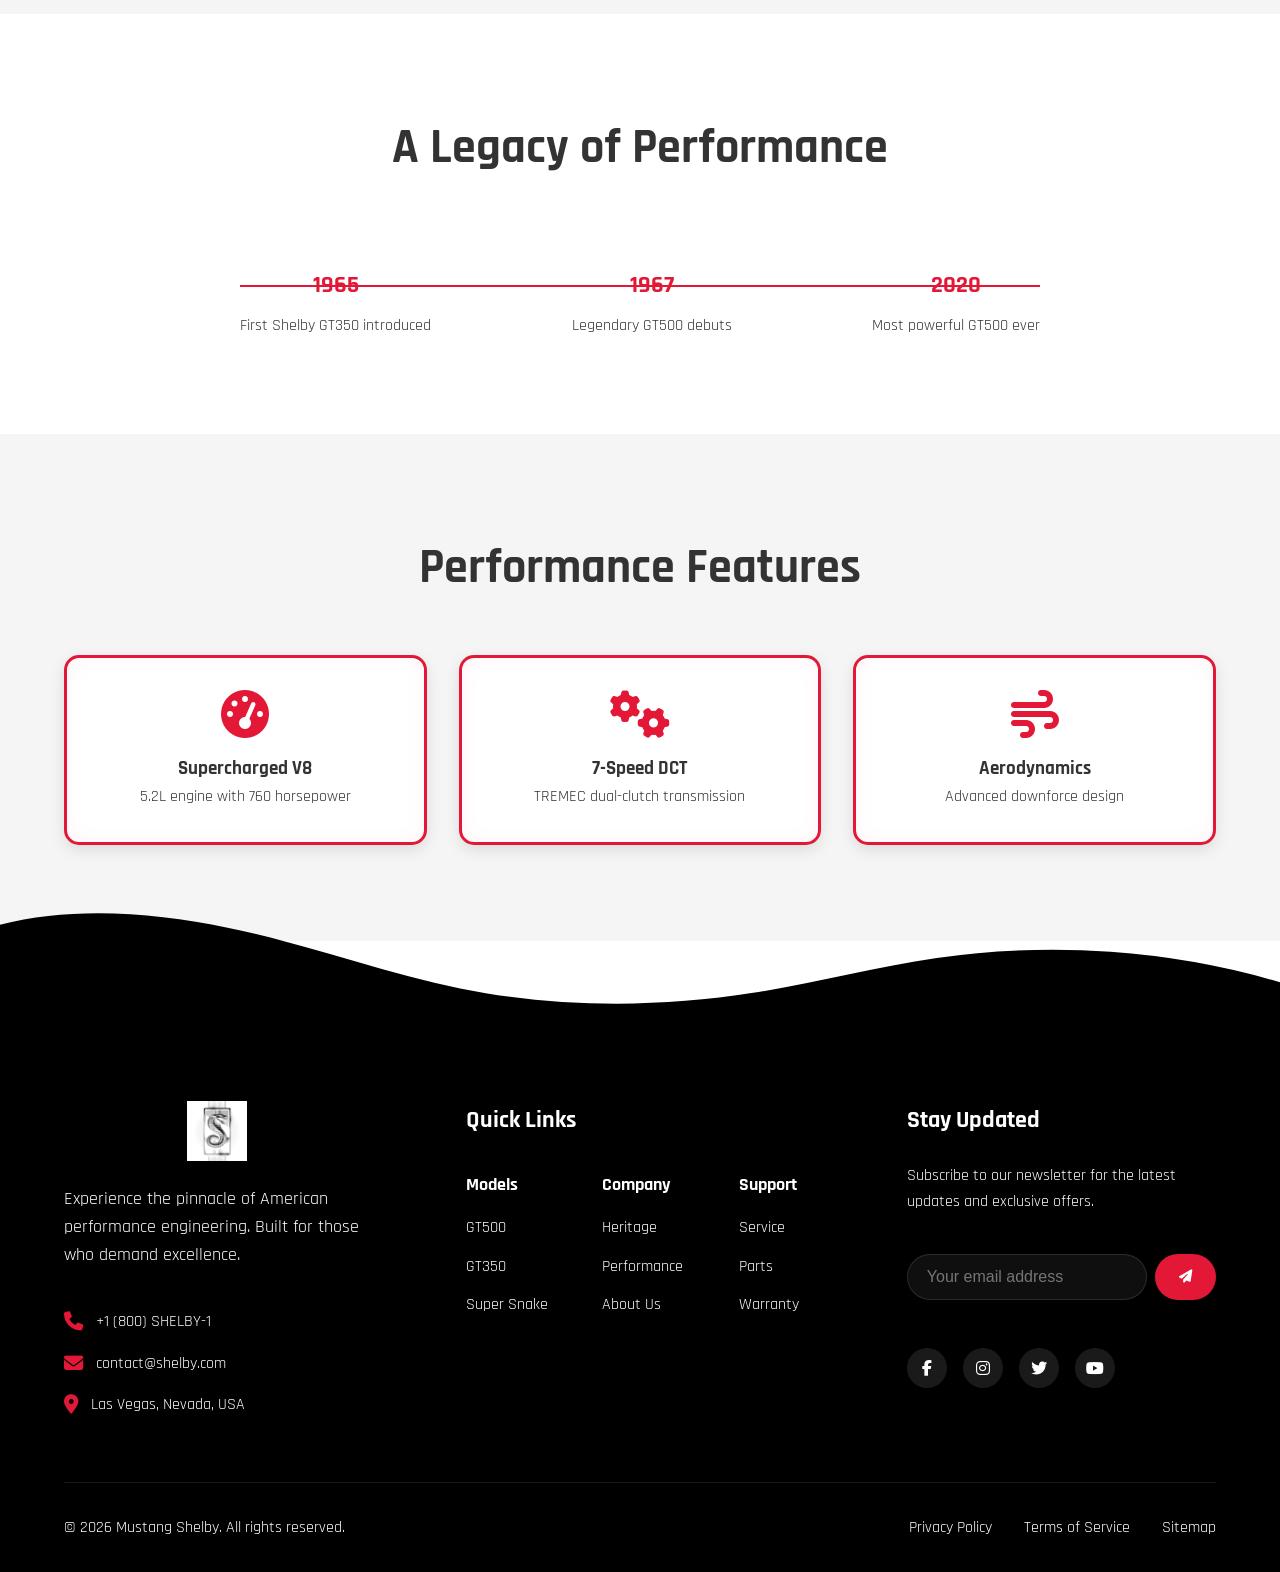
==== commit e241637d: "Add files via upload" ====
--- a/index.html
+++ b/index.html
@@ -63,7 +63,7 @@
     <section id="models" class="models">
         <h2>Latest Models</h2>
         <div class="model-grid">
-            <div class="model-card">
+            <a href="gt500-details.html" class="model-card model-link" style="text-decoration: none; color: inherit;">
                 <img src="img/Shelby Custom Builds 2.jpg" alt="GT500">
                 <div class="model-info">
                     <h3>GT500</h3>
@@ -74,8 +74,8 @@
                         <li>Supercharged</li>
                     </ul>
                 </div>
-            </div>
-            <div class="model-card">
+            </a>
+            <a href="gt350-details.html" class="model-card model-link" style="text-decoration: none; color: inherit;">
                 <img src="img/Shelby GT500 3.jpg" alt="GT350">
                 <div class="model-info">
                     <h3>GT350</h3>
@@ -86,7 +86,7 @@
                         <li>Flat-Plane Crank</li>
                     </ul>
                 </div>
-            </div>
+            </a>
         </div>
     </section>
 
@@ -113,21 +113,21 @@
     <section id="performance" class="performance">
         <h2>Performance Features</h2>
         <div class="features-grid">
-            <div class="feature">
+            <a href="engine-details.html" class="feature feature-link" style="text-decoration: none; color: inherit;">
                 <i class="fas fa-tachometer-alt"></i>
                 <h3>Supercharged V8</h3>
                 <p>5.2L engine with 760 horsepower</p>
-            </div>
-            <div class="feature">
+            </a>
+            <a href="dct-details.html" class="feature feature-link" style="text-decoration: none; color: inherit;">
                 <i class="fas fa-cogs"></i>
                 <h3>7-Speed DCT</h3>
                 <p>TREMEC dual-clutch transmission</p>
-            </div>
-            <div class="feature">
+            </a>
+            <a href="aerodynamics-details.html" class="feature feature-link" style="text-decoration: none; color: inherit;">
                 <i class="fas fa-wind"></i>
                 <h3>Aerodynamics</h3>
                 <p>Advanced downforce design</p>
-            </div>
+            </a>
         </div>
     </section>
 
--- a/index.css
+++ b/index.css
@@ -240,6 +240,41 @@
     transform: translateY(-10px);
 }
 
+/* Make model cards clickable with special styling */
+.model-link {
+    display: flex;
+    flex-direction: column;
+    cursor: pointer;
+    position: relative;
+    border: 3px solid transparent;
+    transition: all 0.3s ease;
+}
+
+.model-link:hover {
+    border-color: var(--primary);
+    box-shadow: 0 10px 30px var(--shadow), inset 0 0 20px rgba(227, 24, 55, 0.08);
+    transform: translateY(-12px);
+}
+
+.model-link::after {
+    content: 'Click for details';
+    position: absolute;
+    bottom: 20px;
+    right: 15px;
+    font-size: 0.8rem;
+    background: var(--primary);
+    color: white;
+    padding: 0.4rem 0.8rem;
+    border-radius: 20px;
+    opacity: 0;
+    transition: opacity 0.3s ease;
+    z-index: 10;
+}
+
+.model-link:hover::after {
+    opacity: 1;
+}
+
 .model-card img {
     width: 100%;
     height: 200px;
@@ -347,6 +382,42 @@
 
 .feature:hover {
     transform: translateY(-5px);
+}
+
+/* Make first feature card clickable with special styling */
+.feature-link {
+    display: flex;
+    flex-direction: column;
+    align-items: center;
+    justify-content: center;
+    cursor: pointer;
+    position: relative;
+    border: 3px solid var(--primary);
+    box-shadow: 0 5px 15px var(--shadow), inset 0 0 20px rgba(227, 24, 55, 0.05);
+}
+
+.feature-link:hover {
+    transform: translateY(-8px);
+    box-shadow: 0 10px 25px var(--shadow), inset 0 0 30px rgba(227, 24, 55, 0.1);
+    background: linear-gradient(135deg, var(--background), var(--surface));
+}
+
+.feature-link::after {
+    content: 'Click for details';
+    position: absolute;
+    bottom: 10px;
+    right: 10px;
+    font-size: 0.75rem;
+    background: var(--primary);
+    color: white;
+    padding: 0.3rem 0.6rem;
+    border-radius: 20px;
+    opacity: 0;
+    transition: opacity 0.3s;
+}
+
+.feature-link:hover::after {
+    opacity: 1;
 }
 
 .feature i {
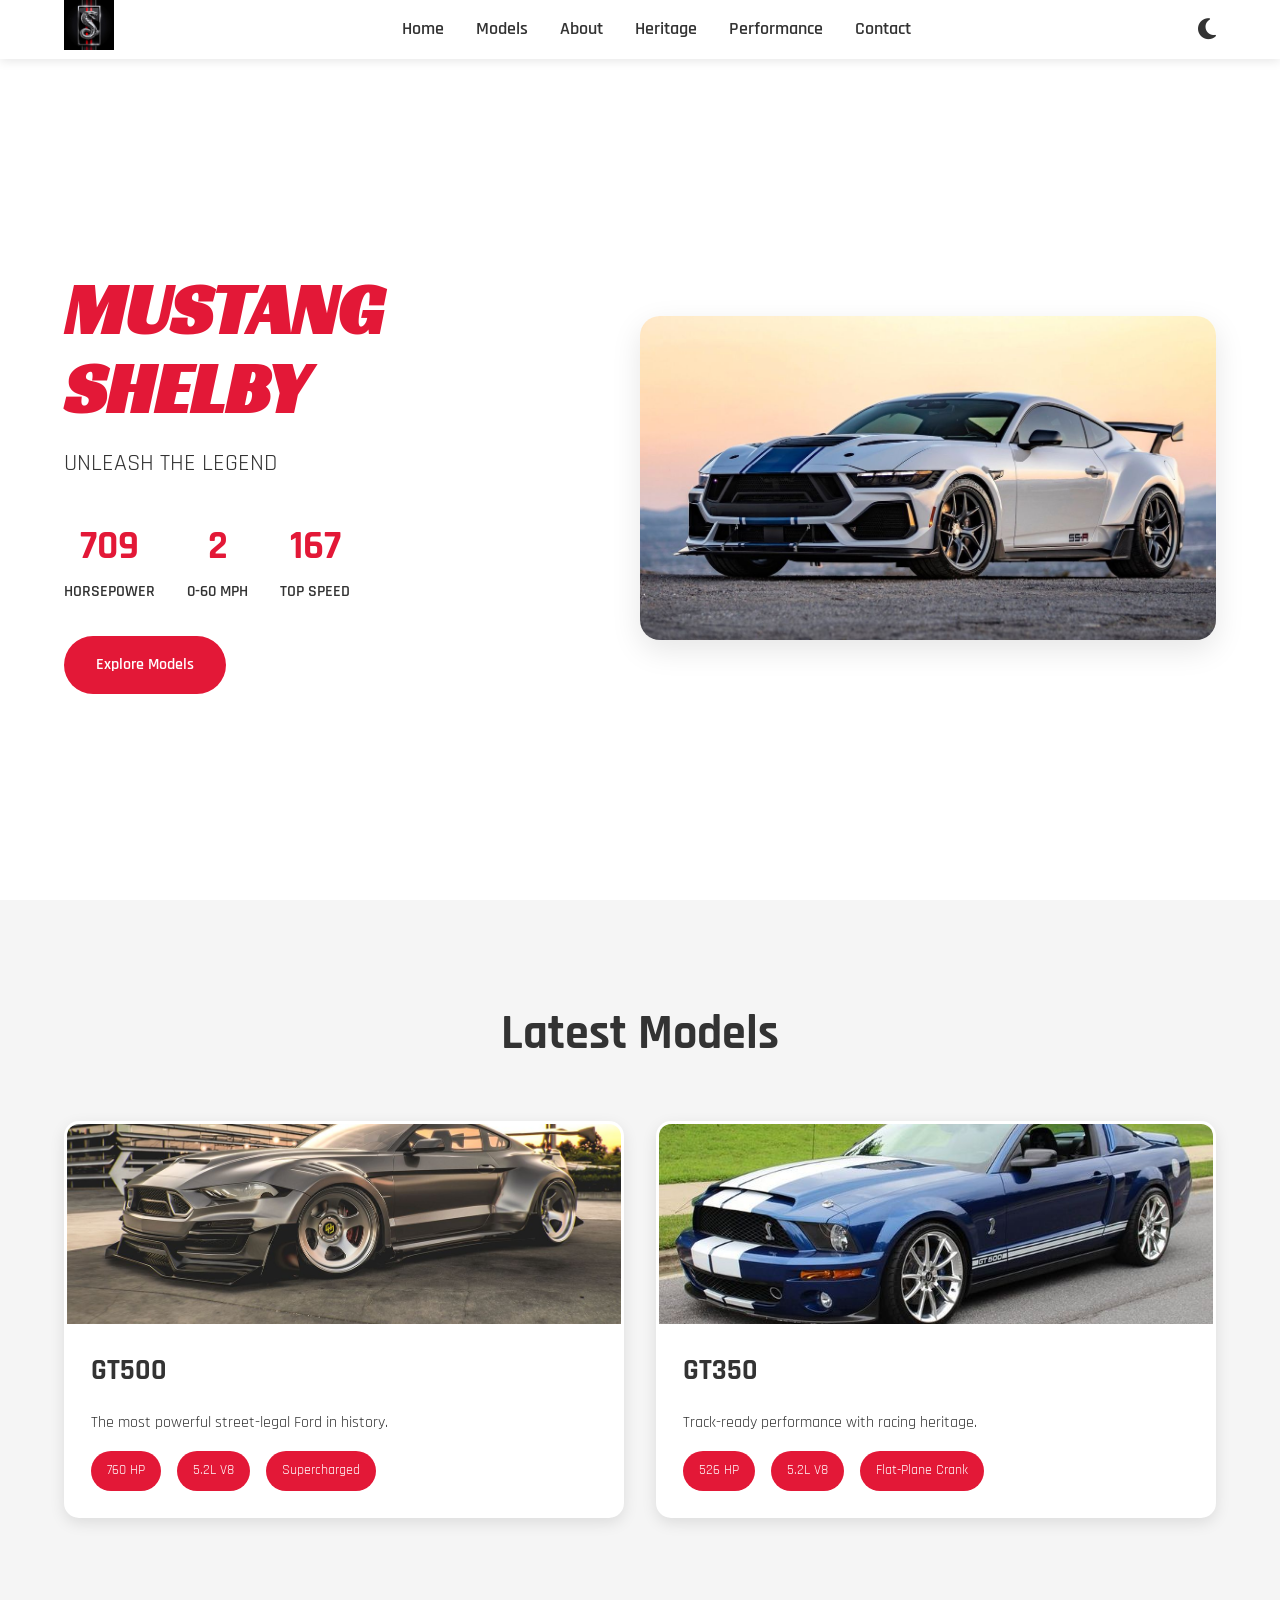
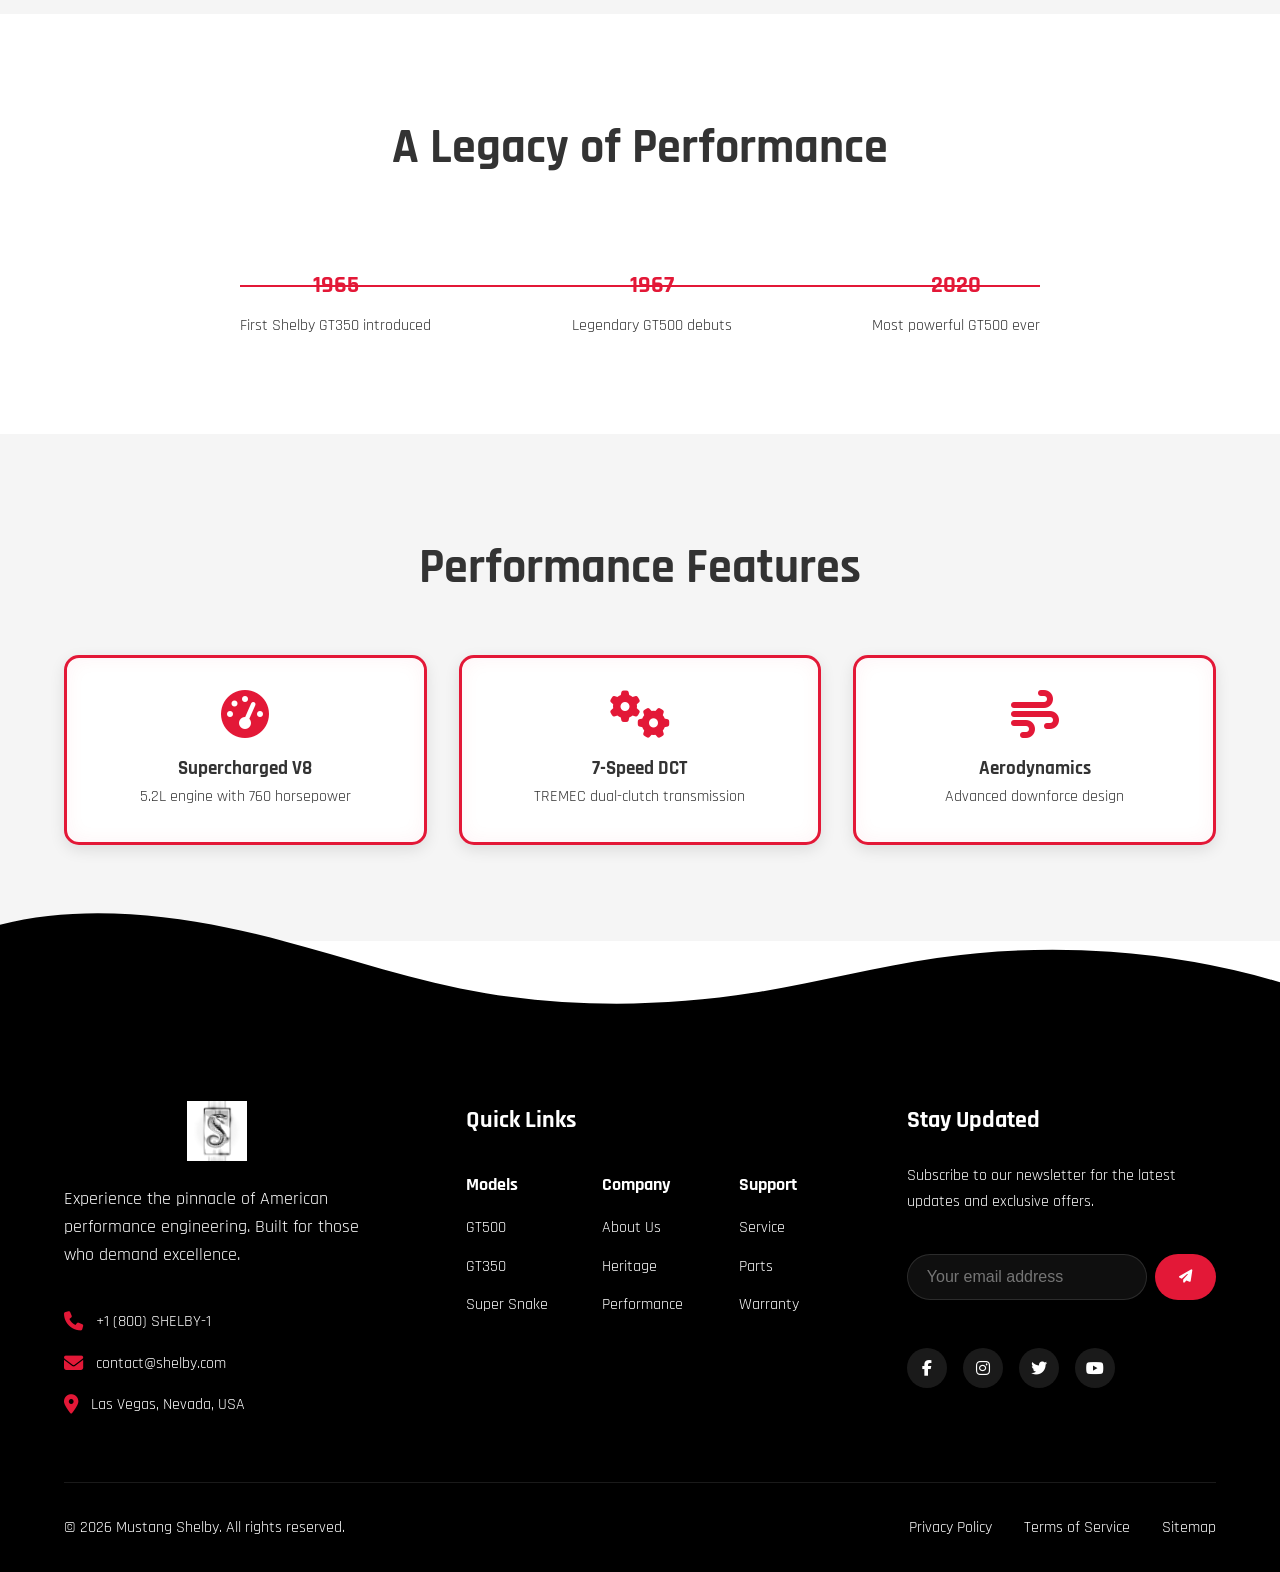
==== commit 830df2f4: "Add files via upload" ====
--- a/index.html
+++ b/index.html
@@ -3,10 +3,45 @@
 <head>
     <meta charset="UTF-8">
     <meta name="viewport" content="width=device-width, initial-scale=1.0">
-    <title>Mustang Shelby - Legendary Performance</title>
+    <meta name="google-site-verification" content="sR6FR-iXvypW9SxKnCcXeH9ZyyFjkOeVFkwECT5XVUw" />
+    <title>Mustang Shelby GT500 & GT350 - Legendary Performance Sports Cars</title>
+    <meta name="description" content="Explore the ultimate performance vehicles: Ford Mustang Shelby GT500 (760 HP) and GT350. Discover legendary American muscle cars with supercharged engines and track-ready performance.">
+    <meta name="keywords" content="Mustang Shelby, GT500, GT350, performance cars, muscle cars, Ford Shelby, supercharged V8">
+    <meta name="author" content="Mustang Shelby">
+    <meta name="robots" content="index, follow">
+    <meta property="og:title" content="Mustang Shelby - Legendary Performance Sports Cars">
+    <meta property="og:description" content="Experience the pinnacle of American performance engineering. GT500 with 760 HP and GT350 with track-ready performance.">
+    <meta property="og:type" content="website">
+    <meta property="og:url" content="https://your-domain.com">
+    <meta name="twitter:card" content="summary_large_image">
+    <meta name="twitter:title" content="Mustang Shelby - Legendary Performance">
+    <meta name="twitter:description" content="Explore the ultimate Shelby Mustang performance vehicles with supercharged V8 engines">
+    <link rel="canonical" href="https://your-domain.com">
+    <link rel="icon" type="image/x-icon" href="logo/shalby logo 2.jpg">
     <link rel="stylesheet" href="https://cdnjs.cloudflare.com/ajax/libs/font-awesome/6.4.0/css/all.min.css">
     <link href="https://fonts.googleapis.com/css2?family=Rajdhani:wght@400;500;600;700&family=Racing+Sans+One&display=swap" rel="stylesheet">
     <link rel="stylesheet" href="index.css">
+    <script type="application/ld+json">
+    {
+        "@context": "https://schema.org",
+        "@type": "Organization",
+        "name": "Mustang Shelby",
+        "url": "https://your-domain.com",
+        "logo": "https://your-domain.com/logo/shalby logo 2.jpg",
+        "description": "Legendary Ford Mustang Shelby performance vehicles",
+        "contact": {
+            "@type": "ContactPoint",
+            "telephone": "+1-800-735-4259",
+            "contactType": "Customer Service"
+        },
+        "sameAs": [
+            "https://www.facebook.com/",
+            "https://www.instagram.com/",
+            "https://www.twitter.com/",
+            "https://www.youtube.com/"
+        ]
+    }
+    </script>
 </head>
 <body>
     <nav class="navbar">
@@ -24,6 +59,7 @@
         <div class="nav-links" id="navMenu">
             <a href="#home">Home</a>
             <a href="#models">Models</a>
+            <a href="about.html">About</a>
             <a href="#heritage">Heritage</a>
             <a href="#performance">Performance</a>
             <a href="#contact">Contact</a>
@@ -35,36 +71,36 @@
         </button>
     </nav>
 
-    <section id="home" class="hero">
+    <section id="home" class="hero" role="banner" aria-label="Mustang Shelby hero section">
         <div class="hero-content">
             <h1 class="animated-text">MUSTANG SHELBY</h1>
             <p class="subtitle">UNLEASH THE LEGEND</p>
             <div class="hero-stats">
-                <div class="stat">
+                <div class="stat" aria-label="760 horsepower">
                     <span class="number">760</span>
                     <span class="label">HORSEPOWER</span>
                 </div>
-                <div class="stat">
+                <div class="stat" aria-label="0 to 60 mph in 3.3 seconds">
                     <span class="number">3.3</span>
                     <span class="label">0-60 MPH</span>
                 </div>
-                <div class="stat">
+                <div class="stat" aria-label="Over 180 mph top speed">
                     <span class="number">180+</span>
                     <span class="label">TOP SPEED</span>
                 </div>
             </div>
-            <a href="#models" class="cta-button">Explore Models</a>
+            <a href="#models" class="cta-button" aria-label="Explore Models section">Explore Models</a>
         </div>
         <div class="hero-image">
-            <img src="img/Shelby Custom Builds 1.jpg">
-        </div>
-    </section>
-
-    <section id="models" class="models">
+            <img src="img/Shelby Custom Builds 1.jpg" alt="Mustang Shelby Custom Build - High performance muscle car with supercharged V8 engine">
+        </div>
+    </section>
+
+    <section id="models" class="models" aria-label="Latest Shelby Models">
         <h2>Latest Models</h2>
         <div class="model-grid">
-            <a href="gt500-details.html" class="model-card model-link" style="text-decoration: none; color: inherit;">
-                <img src="img/Shelby Custom Builds 2.jpg" alt="GT500">
+            <a href="gt500-details.html" class="model-card model-link" style="text-decoration: none; color: inherit;" aria-label="Learn more about GT500 - 760 HP supercharged V8">
+                <img src="img/Shelby Custom Builds 2.jpg" alt="Ford Mustang Shelby GT500 - Most powerful street-legal Ford with 760 horsepower supercharged V8">
                 <div class="model-info">
                     <h3>GT500</h3>
                     <p>The most powerful street-legal Ford in history.</p>
@@ -75,8 +111,8 @@
                     </ul>
                 </div>
             </a>
-            <a href="gt350-details.html" class="model-card model-link" style="text-decoration: none; color: inherit;">
-                <img src="img/Shelby GT500 3.jpg" alt="GT350">
+            <a href="gt350-details.html" class="model-card model-link" style="text-decoration: none; color: inherit;" aria-label="Learn more about GT350 - Track-ready performance with 526 HP">
+                <img src="img/Shelby GT500 3.jpg" alt="Ford Mustang Shelby GT350 - Track-ready performance car with 526 HP flat-plane crank V8">
                 <div class="model-info">
                     <h3>GT350</h3>
                     <p>Track-ready performance with racing heritage.</p>
@@ -110,20 +146,20 @@
         </div>
     </section>
 
-    <section id="performance" class="performance">
+    <section id="performance" class="performance" aria-label="Performance Features">
         <h2>Performance Features</h2>
         <div class="features-grid">
-            <a href="engine-details.html" class="feature feature-link" style="text-decoration: none; color: inherit;">
+            <a href="engine-details.html" class="feature feature-link" style="text-decoration: none; color: inherit;" aria-label="Supercharged V8 Engine - 5.2L with 760 horsepower">
                 <i class="fas fa-tachometer-alt"></i>
                 <h3>Supercharged V8</h3>
                 <p>5.2L engine with 760 horsepower</p>
             </a>
-            <a href="dct-details.html" class="feature feature-link" style="text-decoration: none; color: inherit;">
+            <a href="dct-details.html" class="feature feature-link" style="text-decoration: none; color: inherit;" aria-label="7-Speed DCT Transmission - TREMEC dual-clutch">
                 <i class="fas fa-cogs"></i>
                 <h3>7-Speed DCT</h3>
                 <p>TREMEC dual-clutch transmission</p>
             </a>
-            <a href="aerodynamics-details.html" class="feature feature-link" style="text-decoration: none; color: inherit;">
+            <a href="aerodynamics-details.html" class="feature feature-link" style="text-decoration: none; color: inherit;" aria-label="Advanced Aerodynamics - Downforce design">
                 <i class="fas fa-wind"></i>
                 <h3>Aerodynamics</h3>
                 <p>Advanced downforce design</p>
@@ -168,9 +204,9 @@
                     </div>
                     <div class="links-column">
                         <h5>Company</h5>
+                        <a href="about.html">About Us</a>
                         <a href="#heritage">Heritage</a>
                         <a href="#performance">Performance</a>
-                        <a href="#about">About Us</a>
                     </div>
                     <div class="links-column">
                         <h5>Support</h5>
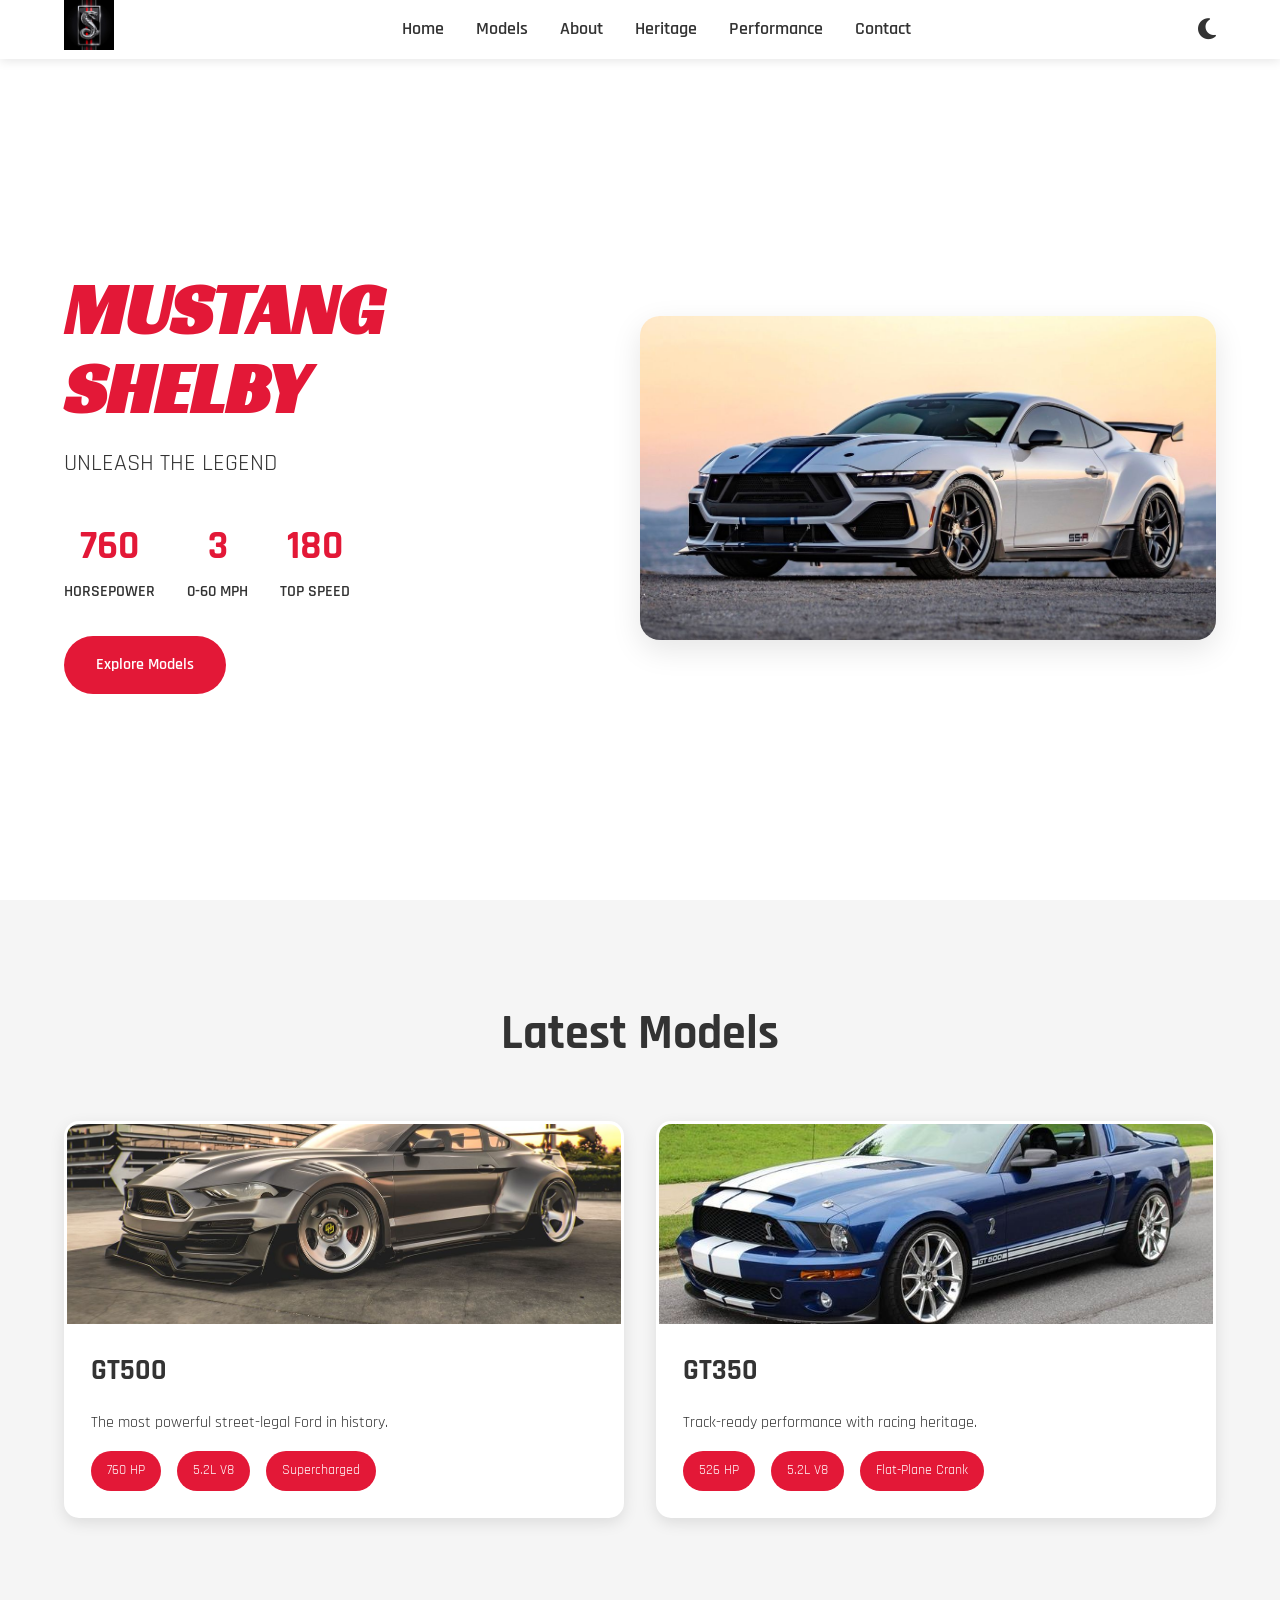
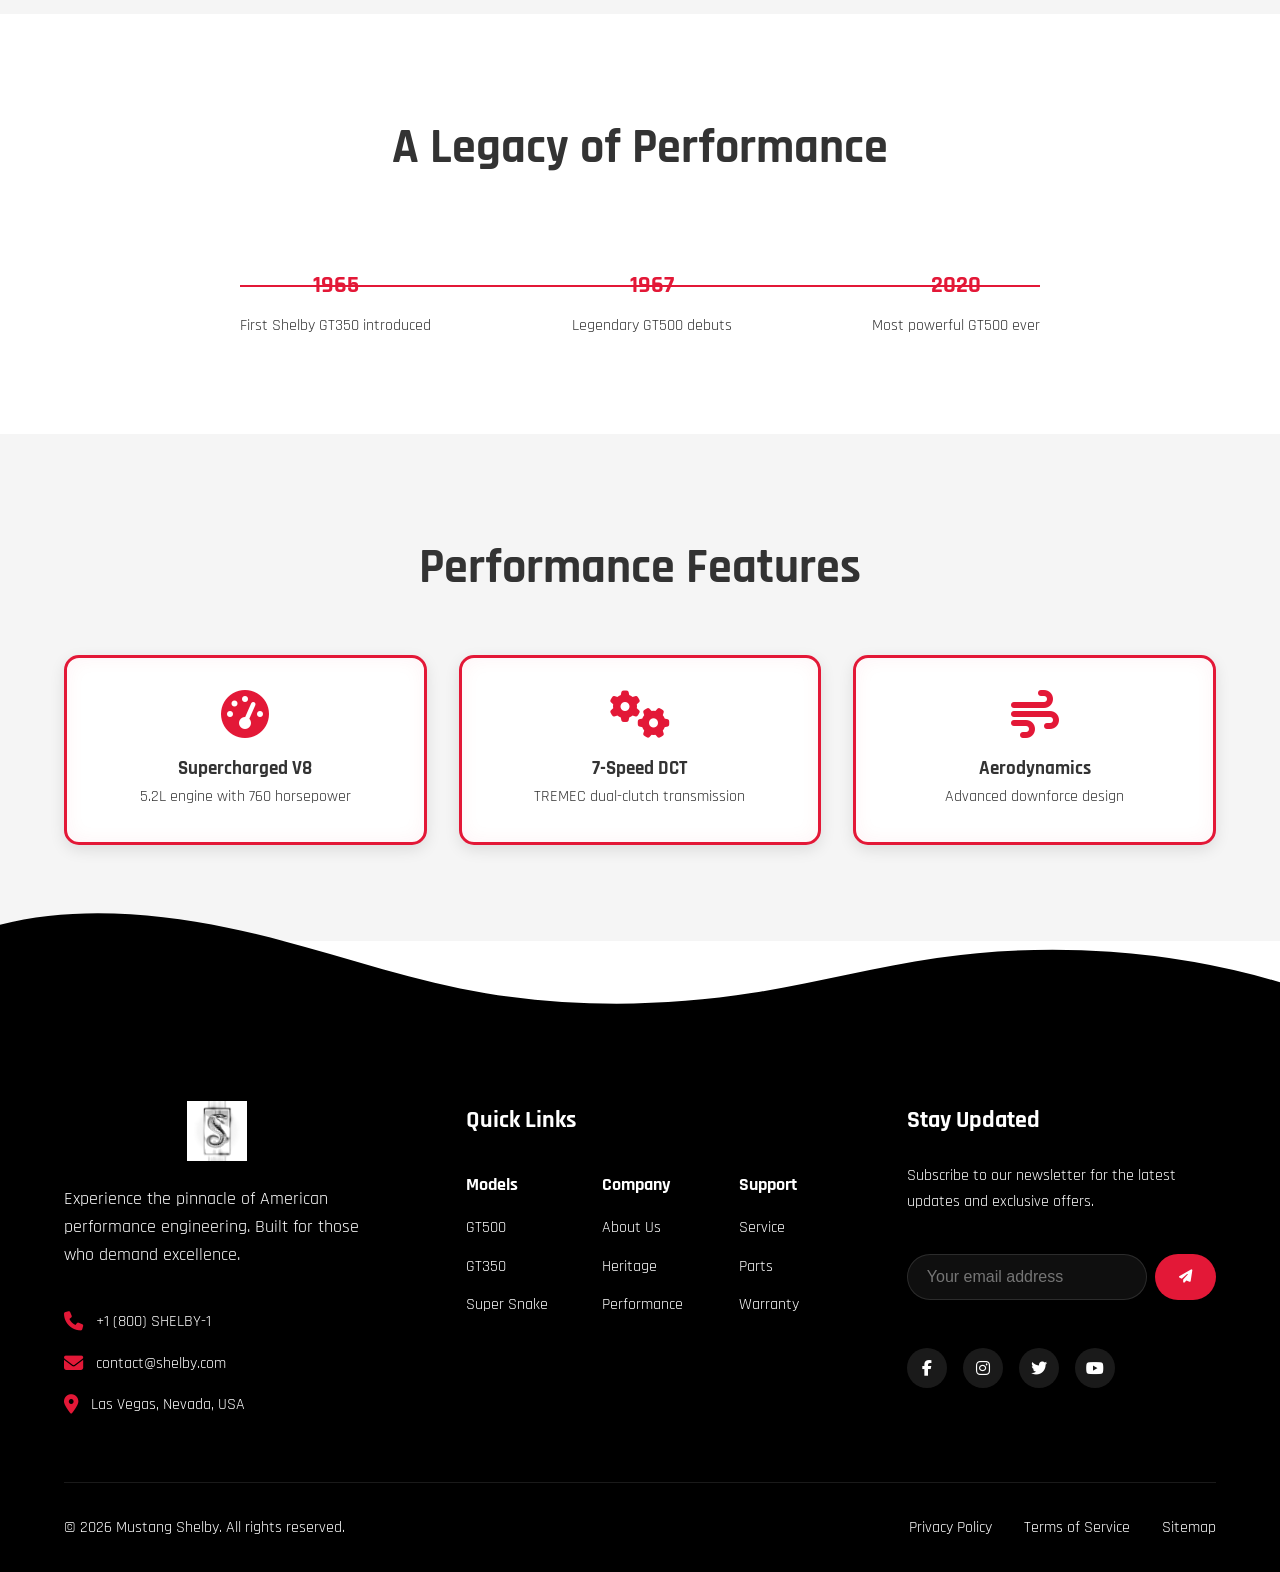
==== commit 341c5575: "Add files via upload" ====
--- a/index.html
+++ b/index.html
@@ -13,9 +13,13 @@
     <meta property="og:description" content="Experience the pinnacle of American performance engineering. GT500 with 760 HP and GT350 with track-ready performance.">
     <meta property="og:type" content="website">
     <meta property="og:url" content="https://your-domain.com">
+    <meta property="og:image" content="https://your-domain.com/img/Shelby Custom Builds 1.jpg">
+    <meta property="og:image:width" content="1200">
+    <meta property="og:image:height" content="630">
     <meta name="twitter:card" content="summary_large_image">
     <meta name="twitter:title" content="Mustang Shelby - Legendary Performance">
     <meta name="twitter:description" content="Explore the ultimate Shelby Mustang performance vehicles with supercharged V8 engines">
+    <meta name="twitter:image" content="https://your-domain.com/img/Shelby Custom Builds 1.jpg">
     <link rel="canonical" href="https://your-domain.com">
     <link rel="icon" type="image/x-icon" href="logo/shalby logo 2.jpg">
     <link rel="stylesheet" href="https://cdnjs.cloudflare.com/ajax/libs/font-awesome/6.4.0/css/all.min.css">
@@ -28,11 +32,17 @@
         "name": "Mustang Shelby",
         "url": "https://your-domain.com",
         "logo": "https://your-domain.com/logo/shalby logo 2.jpg",
-        "description": "Legendary Ford Mustang Shelby performance vehicles",
+        "description": "Legendary Ford Mustang Shelby performance vehicles - GT500 (760 HP) and GT350 (526 HP)",
         "contact": {
             "@type": "ContactPoint",
             "telephone": "+1-800-735-4259",
             "contactType": "Customer Service"
+        },
+        "address": {
+            "@type": "PostalAddress",
+            "streetAddress": "Las Vegas",
+            "addressRegion": "Nevada",
+            "addressCountry": "US"
         },
         "sameAs": [
             "https://www.facebook.com/",
@@ -40,6 +50,30 @@
             "https://www.twitter.com/",
             "https://www.youtube.com/"
         ]
+    }
+    </script>
+    <script type="application/ld+json">
+    {
+        "@context": "https://schema.org",
+        "@type": "LocalBusiness",
+        "name": "Mustang Shelby",
+        "image": "https://your-domain.com/logo/shalby logo 2.jpg",
+        "description": "High-performance Mustang Shelby vehicles with supercharged V8 engines",
+        "address": {
+            "@type": "PostalAddress",
+            "streetAddress": "Las Vegas",
+            "addressRegion": "Nevada",
+            "addressCountry": "US"
+        },
+        "telephone": "+1-800-735-4259",
+        "email": "contact@shelby.com",
+        "url": "https://your-domain.com",
+        "priceRange": "$$$",
+        "aggregateRating": {
+            "@type": "AggregateRating",
+            "ratingValue": "4.9",
+            "reviewCount": "1200"
+        }
     }
     </script>
 </head>
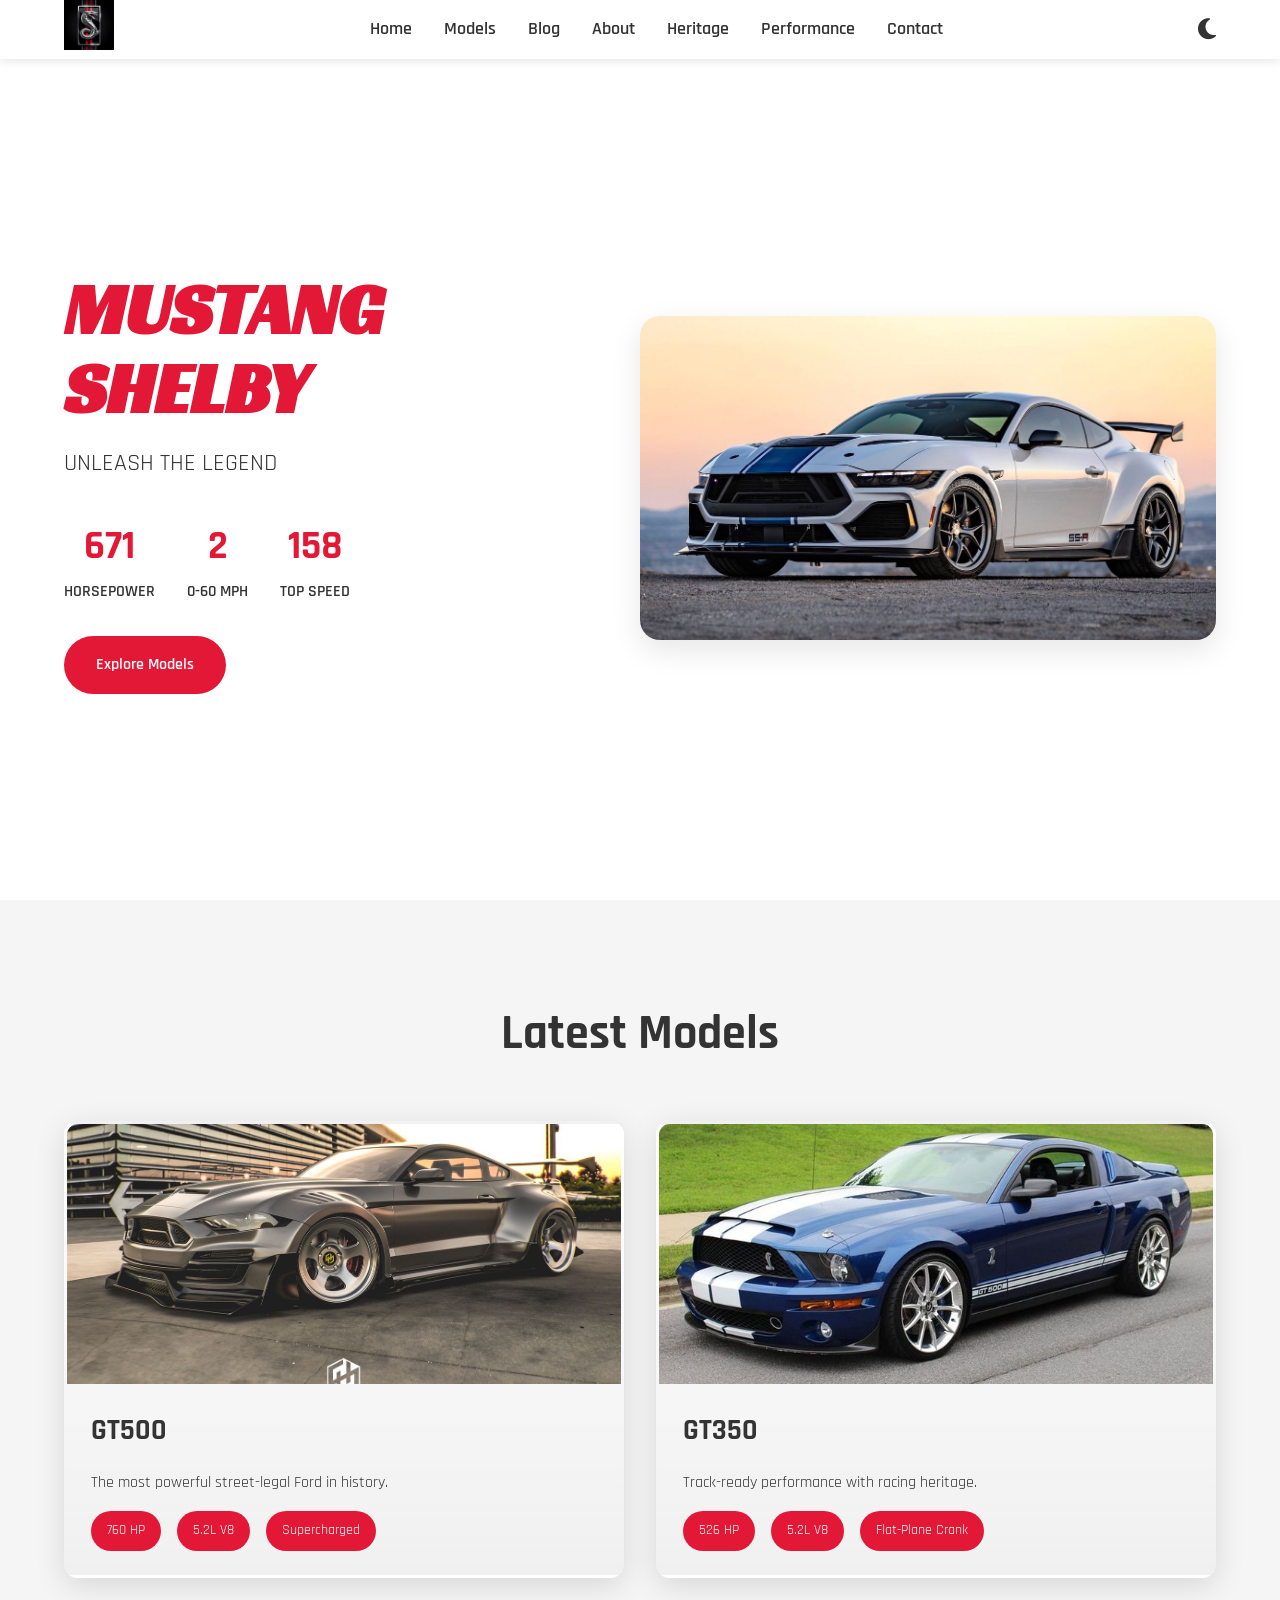
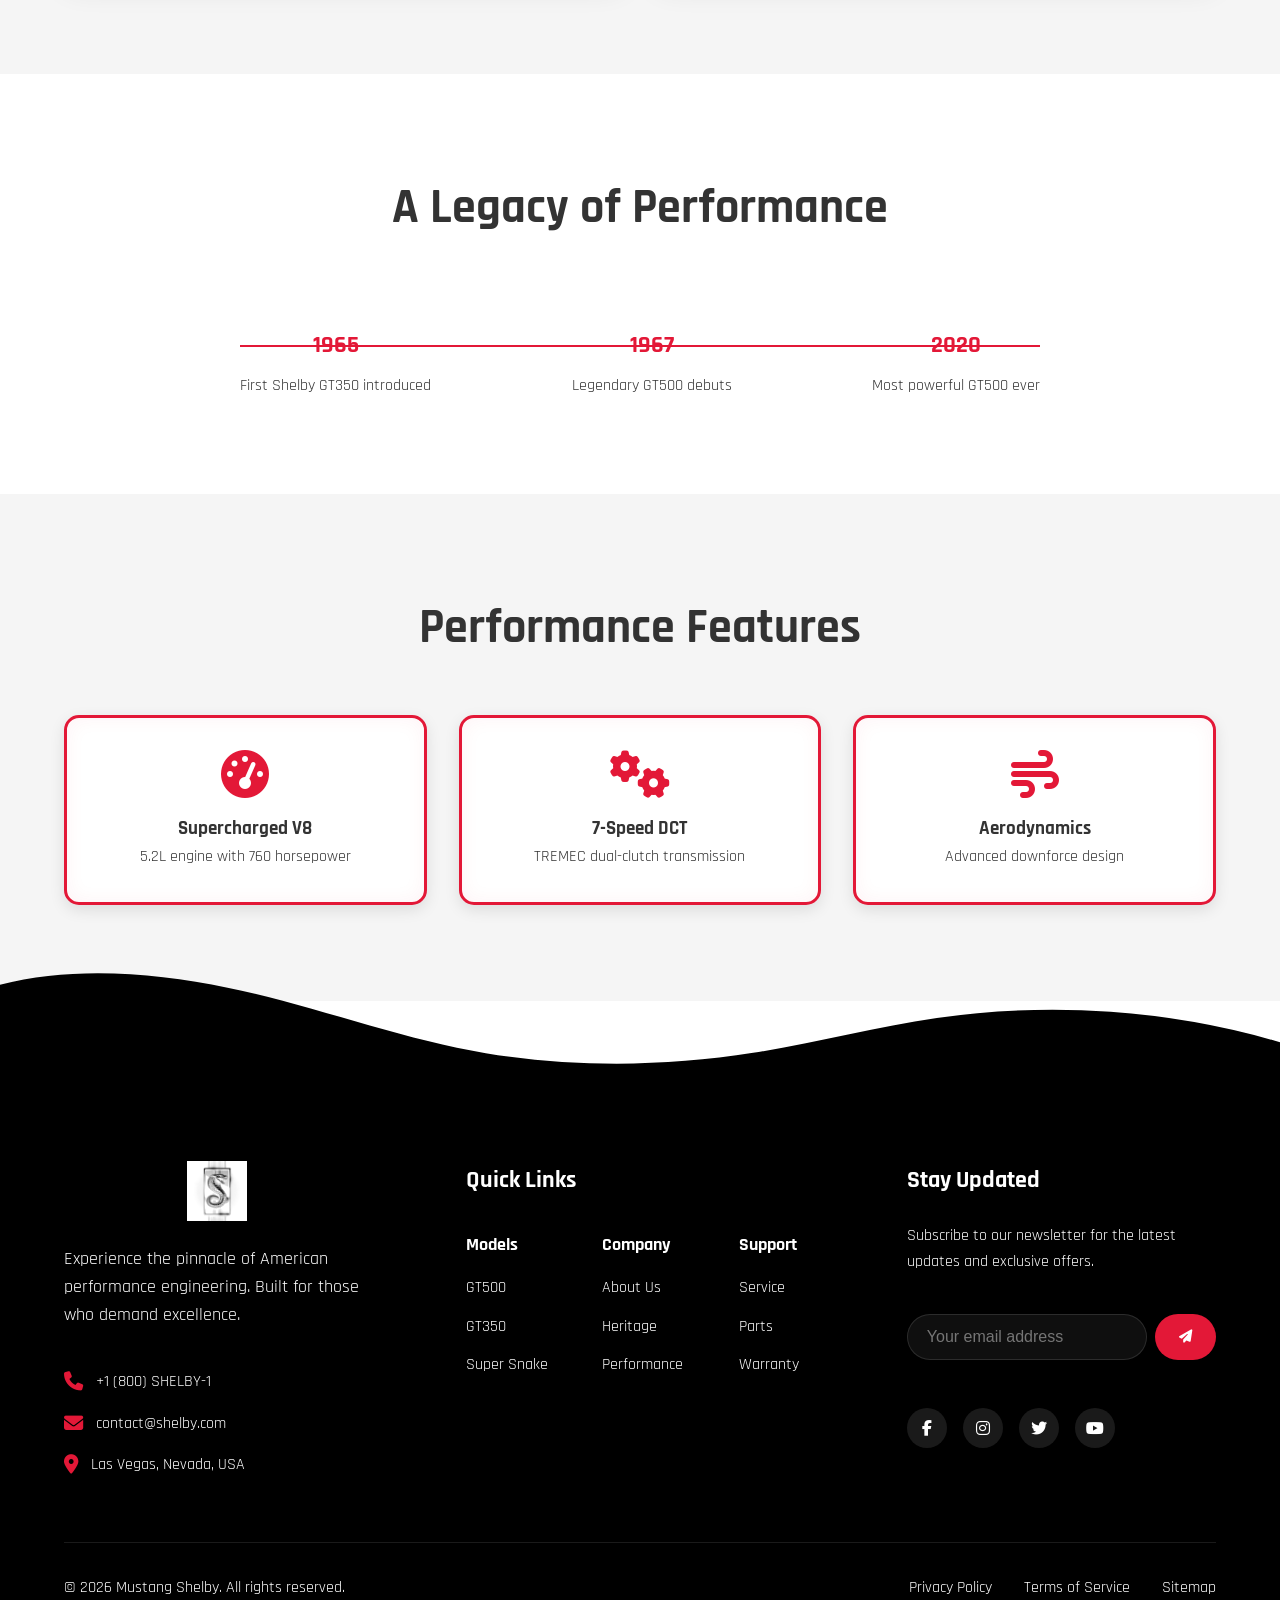
==== commit 08ac81c1: "Add files via upload" ====
--- a/index.html
+++ b/index.html
@@ -92,7 +92,8 @@
 
         <div class="nav-links" id="navMenu">
             <a href="#home">Home</a>
-            <a href="#models">Models</a>
+            <a href="models.html">Models</a>
+            <a href="blog/mustang-shelby-guide.html">Blog</a>
             <a href="about.html">About</a>
             <a href="#heritage">Heritage</a>
             <a href="#performance">Performance</a>
--- a/index.css
+++ b/index.css
@@ -164,6 +164,19 @@
     animation: slideIn 1s ease-out;
 }
 
+/* Automatic color-cycle for prominent hero text and stats */
+@keyframes colorCycle {
+    0% { color: var(--primary); }
+    25% { color: var(--accent); }
+    50% { color: #1e88e5; }
+    75% { color: #9c27b0; }
+    100% { color: var(--primary); }
+}
+
+.animated-text {
+    animation: slideIn 1s ease-out, colorCycle 8s ease-in-out infinite;
+}
+
 .subtitle {
     font-size: 1.5rem;
     margin-bottom: 2rem;
@@ -187,6 +200,18 @@
     font-weight: 700;
     color: var(--primary);
     display: block;
+}
+
+.number {
+    animation: colorCycle 6s linear infinite;
+}
+
+/* Respect users' motion preferences */
+@media (prefers-reduced-motion: reduce) {
+    .animated-text,
+    .number {
+        animation: none !important;
+    }
 }
 
 .label {
@@ -277,8 +302,83 @@
 
 .model-card img {
     width: 100%;
-    height: 200px;
+    height: 240px;
     object-fit: cover;
+    transition: transform 0.6s cubic-bezier(.2,.9,.2,1), filter 0.4s ease;
+}
+
+/* Enhanced gallery styles for models page */
+.models-gallery {
+    padding: 2rem 0 4rem;
+}
+
+.gallery-grid {
+    display: grid;
+    grid-template-columns: repeat(auto-fit, minmax(260px, 1fr));
+    gap: 1.5rem;
+    align-items: start;
+}
+
+.model-card {
+    background: linear-gradient(180deg, var(--background) 0%, rgba(0,0,0,0.02) 100%);
+    border-radius: 14px;
+    overflow: hidden;
+    box-shadow: 0 8px 30px rgba(0,0,0,0.12);
+    transition: transform 0.35s ease, box-shadow 0.35s ease;
+}
+
+.model-card:hover {
+    transform: translateY(-12px) scale(1.01);
+    box-shadow: 0 18px 50px rgba(0,0,0,0.18);
+}
+
+.model-card figure {
+    margin: 0;
+    position: relative;
+    overflow: hidden;
+}
+
+.model-card img {
+    display: block;
+    width: 100%;
+    height: 260px;
+    object-fit: cover;
+    transform-origin: center center;
+}
+
+.model-card:hover img {
+    transform: scale(1.08) translateY(-4px) rotate(-0.6deg);
+}
+
+.model-card figcaption {
+    position: absolute;
+    left: 0;
+    right: 0;
+    bottom: 0;
+    padding: 1rem 1.2rem;
+    background: linear-gradient(180deg, rgba(0,0,0,0.0) 0%, rgba(0,0,0,0.55) 100%);
+    color: #fff;
+    display: flex;
+    flex-direction: column;
+    gap: 0.25rem;
+}
+
+.model-card figcaption h3 {
+    margin: 0;
+    font-size: 1.25rem;
+    font-weight: 700;
+    color: #fff;
+}
+
+.model-card figcaption p {
+    margin: 0;
+    font-size: 0.95rem;
+    color: rgba(255,255,255,0.9);
+}
+
+/* Fallback spacing for model-info when present */
+.model-info {
+    padding: 1.25rem 1.5rem;
 }
 
 .model-info {
@@ -843,6 +943,11 @@
         max-height: 320px;
     }
 
+    .gallery-grid {
+        grid-template-columns: repeat(1, 1fr);
+        gap: 1rem;
+    }
+
     .nav-links.open {
         right: 10px;
         left: auto;
@@ -867,3 +972,156 @@
     transform: scale(1.05);
     background: var(--accent);
 }
+
+/* Blog / Article Styles */
+.blog-article {
+    max-width: 900px;
+    margin: 4rem auto;
+    padding: 2rem;
+    background: var(--background);
+    border-radius: 14px;
+    box-shadow: 0 12px 40px rgba(0,0,0,0.06);
+}
+
+.article-header {
+    margin-bottom: 1.5rem;
+}
+
+.article-header h1 {
+    font-size: 2.4rem;
+    line-height: 1.08;
+    color: var(--secondary);
+    margin-bottom: 0.5rem;
+}
+
+.article-meta {
+    color: rgba(0,0,0,0.55);
+    font-size: 0.95rem;
+    margin-bottom: 1.25rem;
+}
+
+.featured-image {
+    width: 100%;
+    border-radius: 10px;
+    overflow: hidden;
+    margin-bottom: 1.5rem;
+}
+
+.featured-image img {
+    width: 100%;
+    height: auto;
+    display: block;
+    object-fit: cover;
+}
+
+.article-content {
+    font-size: 1.05rem;
+    line-height: 1.8;
+    color: var(--text);
+}
+
+.article-content p {
+    margin: 1rem 0;
+}
+
+.article-content h2 {
+    margin-top: 1.6rem;
+    margin-bottom: 0.8rem;
+    font-size: 1.4rem;
+    color: var(--secondary);
+}
+
+.article-content ul,
+.article-content ol {
+    margin: 0.75rem 0 0.75rem 1.2rem;
+}
+
+.article-content blockquote {
+    margin: 1.25rem 0;
+    padding: 1rem 1.25rem;
+    border-left: 4px solid var(--primary);
+    background: rgba(227,24,55,0.03);
+    color: rgba(0,0,0,0.75);
+    border-radius: 8px;
+}
+
+.article-content pre,
+.article-content code {
+    font-family: ui-monospace, SFMono-Regular, Menlo, Monaco, 'Roboto Mono', monospace;
+}
+
+.article-content pre {
+    background: #0f1720;
+    color: #e6eef8;
+    padding: 1rem;
+    border-radius: 8px;
+    overflow: auto;
+    margin: 1rem 0;
+}
+
+.article-content a {
+    color: var(--primary);
+    text-decoration: underline;
+}
+
+.article-footer {
+    margin-top: 2rem;
+    display: flex;
+    justify-content: space-between;
+    align-items: center;
+    gap: 1rem;
+}
+
+.related-posts {
+    margin-top: 2rem;
+}
+
+.related-grid {
+    display: grid;
+    grid-template-columns: repeat(auto-fit, minmax(220px, 1fr));
+    gap: 1rem;
+}
+
+.related-card {
+    display: block;
+    background: linear-gradient(180deg, rgba(0,0,0,0.02), rgba(0,0,0,0.01));
+    border-radius: 10px;
+    overflow: hidden;
+    box-shadow: 0 6px 20px rgba(0,0,0,0.06);
+    transition: transform 0.25s ease, box-shadow 0.25s ease;
+}
+
+.related-card:hover {
+    transform: translateY(-6px);
+    box-shadow: 0 14px 36px rgba(0,0,0,0.10);
+}
+
+.related-card img {
+    width: 100%;
+    height: 140px;
+    object-fit: cover;
+}
+
+.share-buttons {
+    display: flex;
+    gap: 0.5rem;
+}
+
+.share-buttons a {
+    display: inline-flex;
+    align-items: center;
+    justify-content: center;
+    width: 40px;
+    height: 40px;
+    border-radius: 8px;
+    background: var(--surface);
+    color: var(--text);
+    text-decoration: none;
+    box-shadow: 0 6px 18px rgba(0,0,0,0.06);
+}
+
+@media (max-width: 768px) {
+    .blog-article { padding: 1rem; margin: 2rem 1rem; }
+    .article-header h1 { font-size: 1.8rem; }
+    .related-grid { grid-template-columns: repeat(1, 1fr); }
+}
